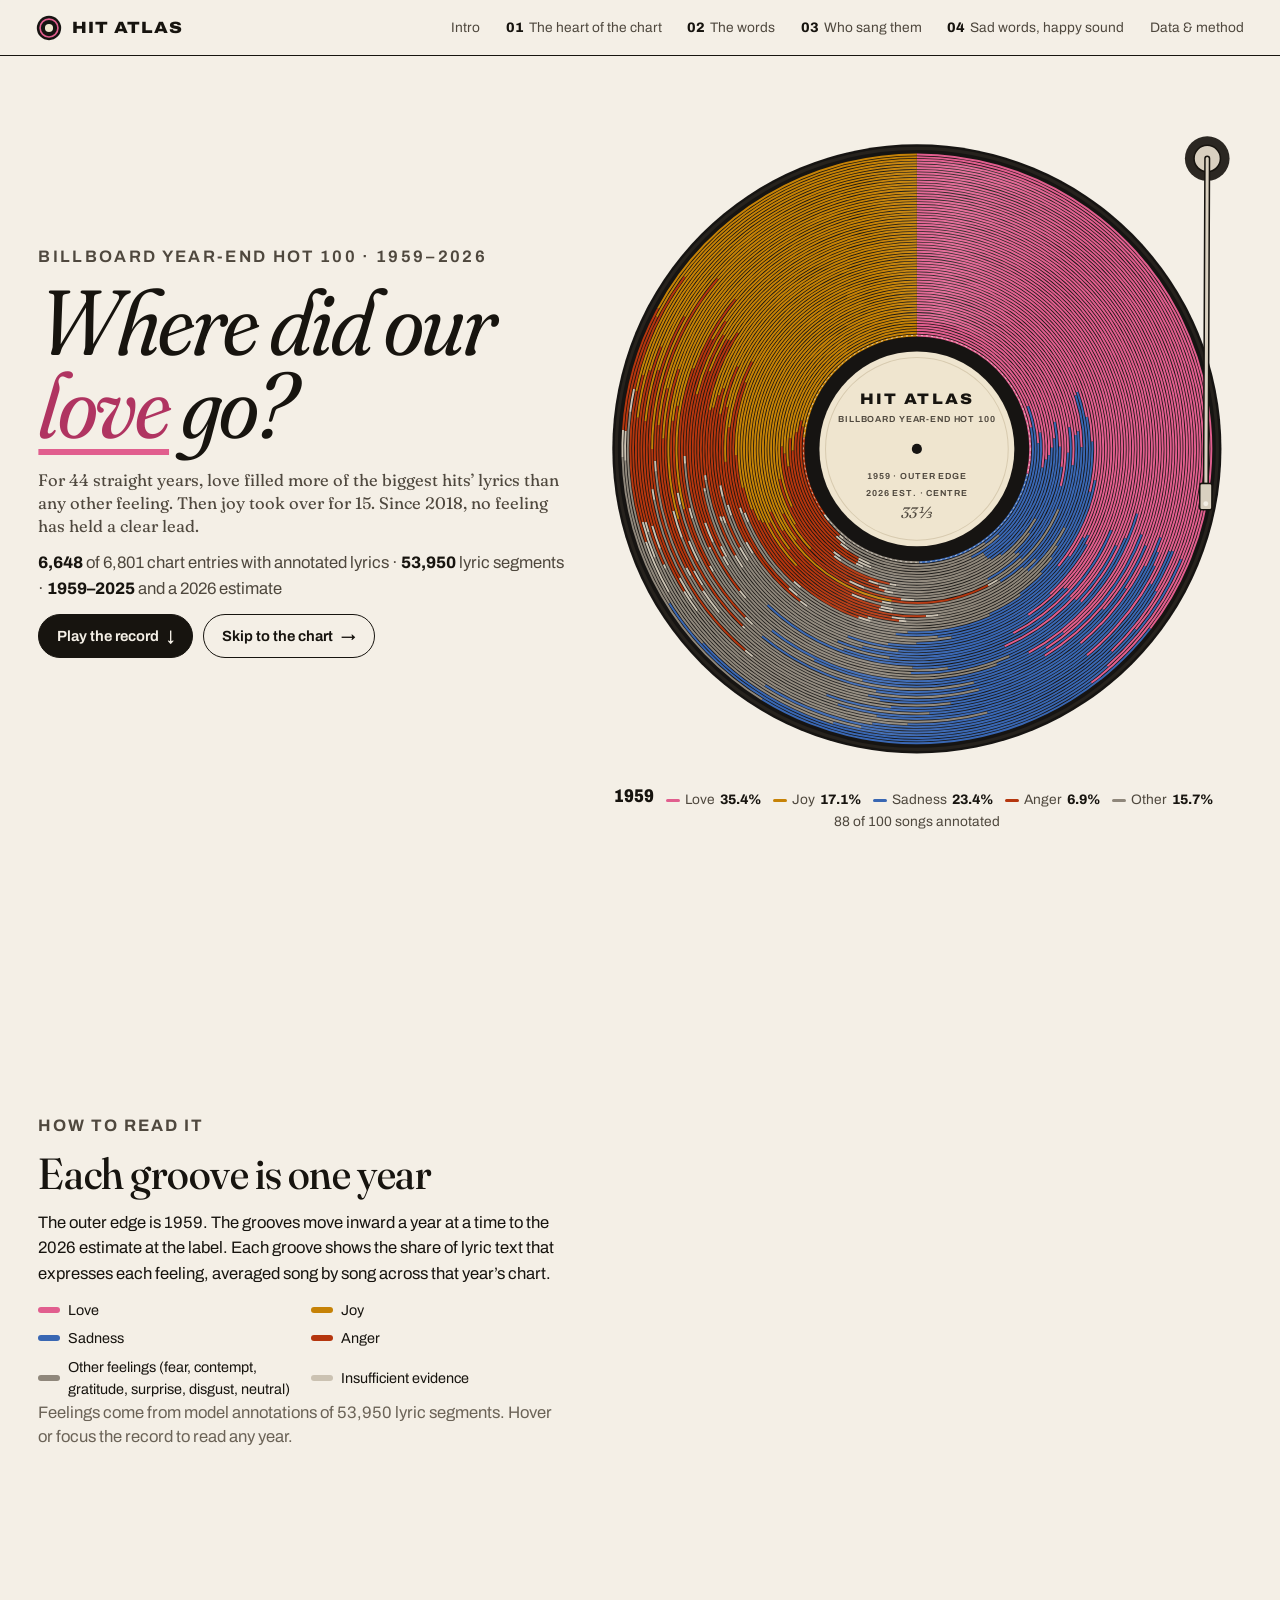
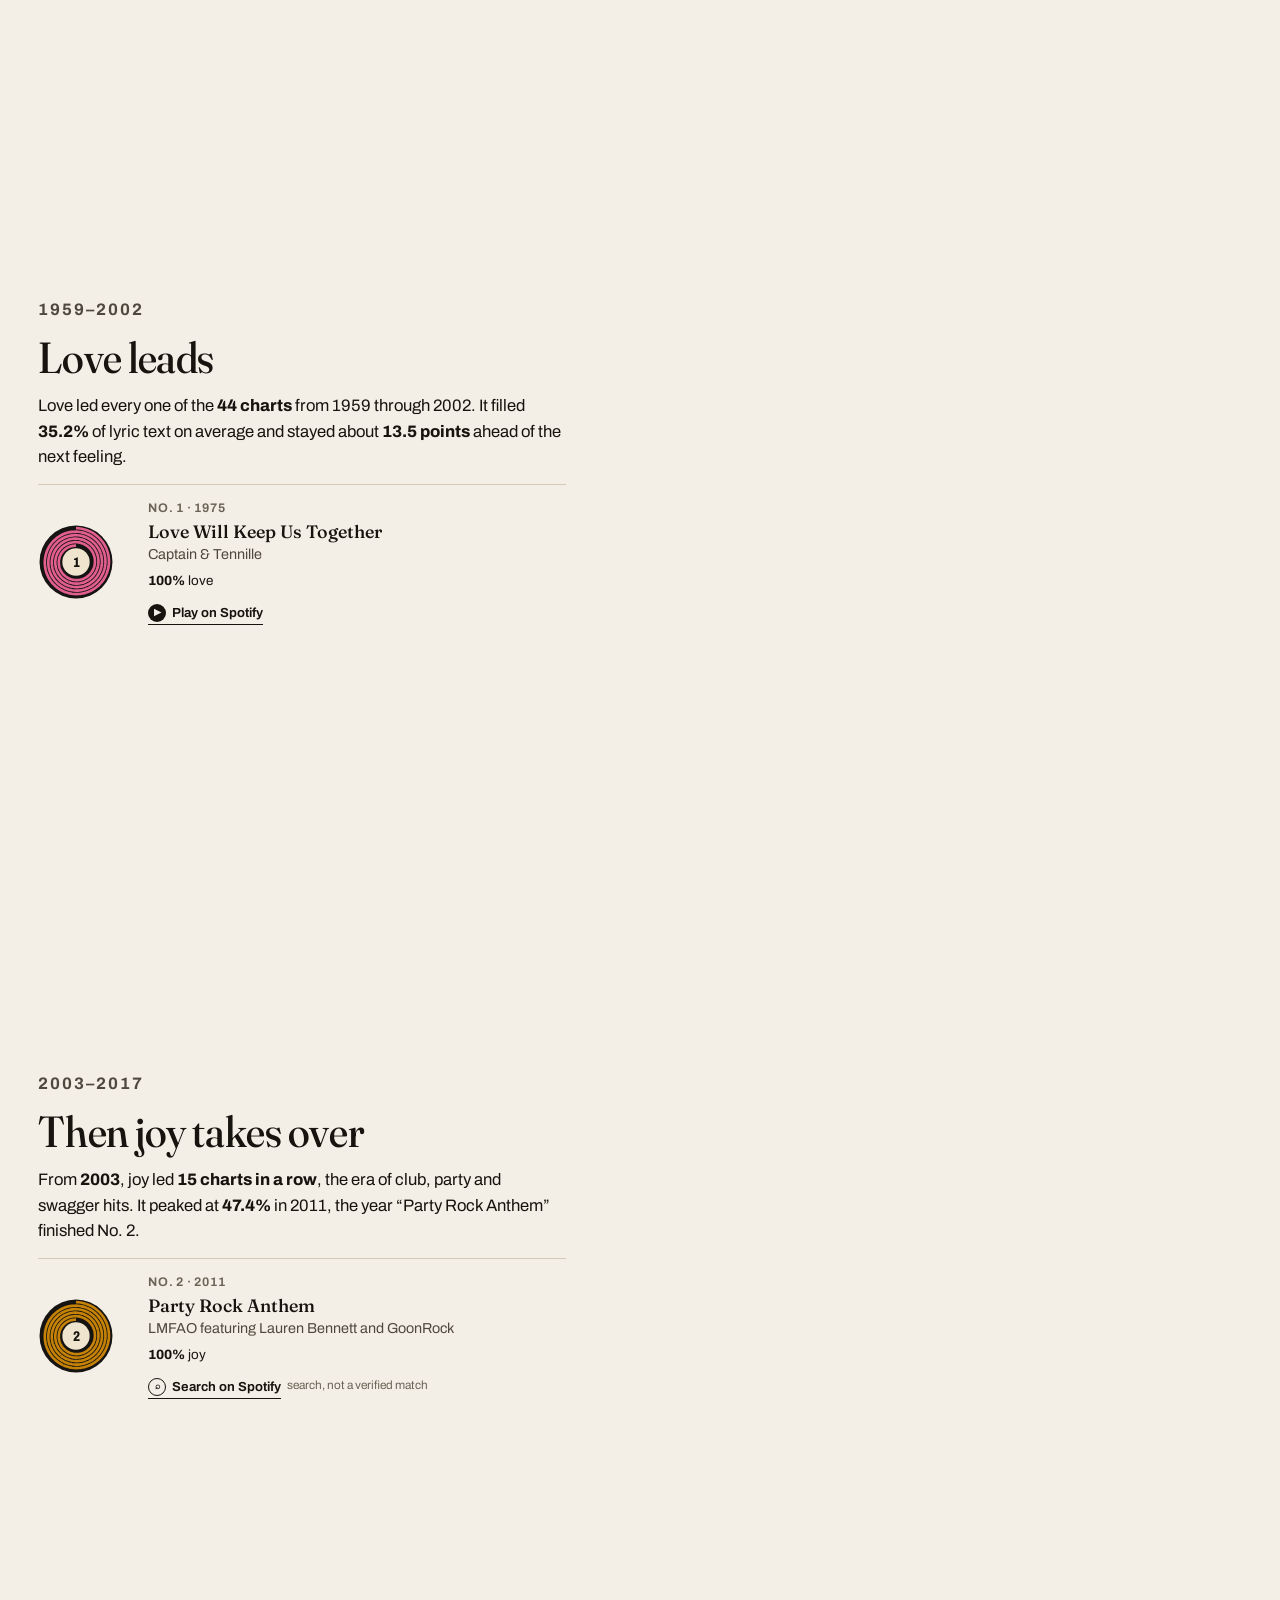
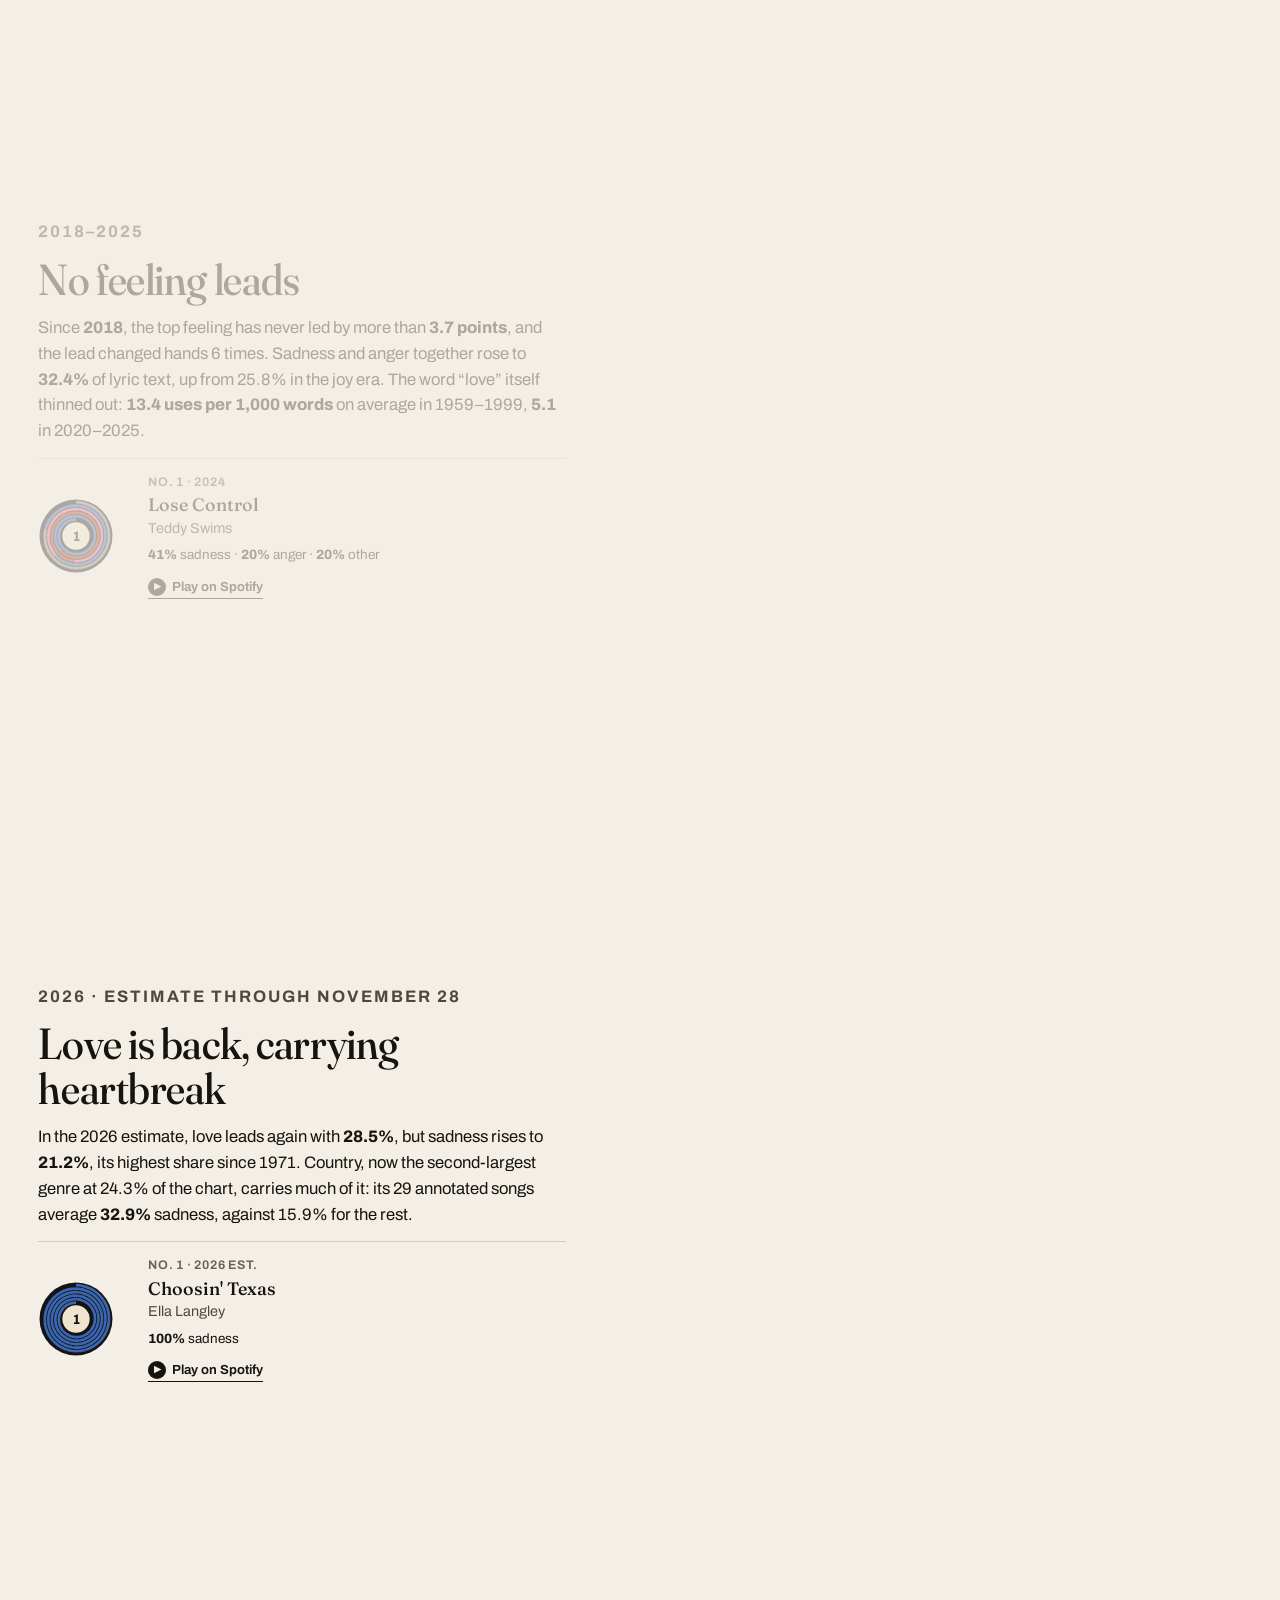
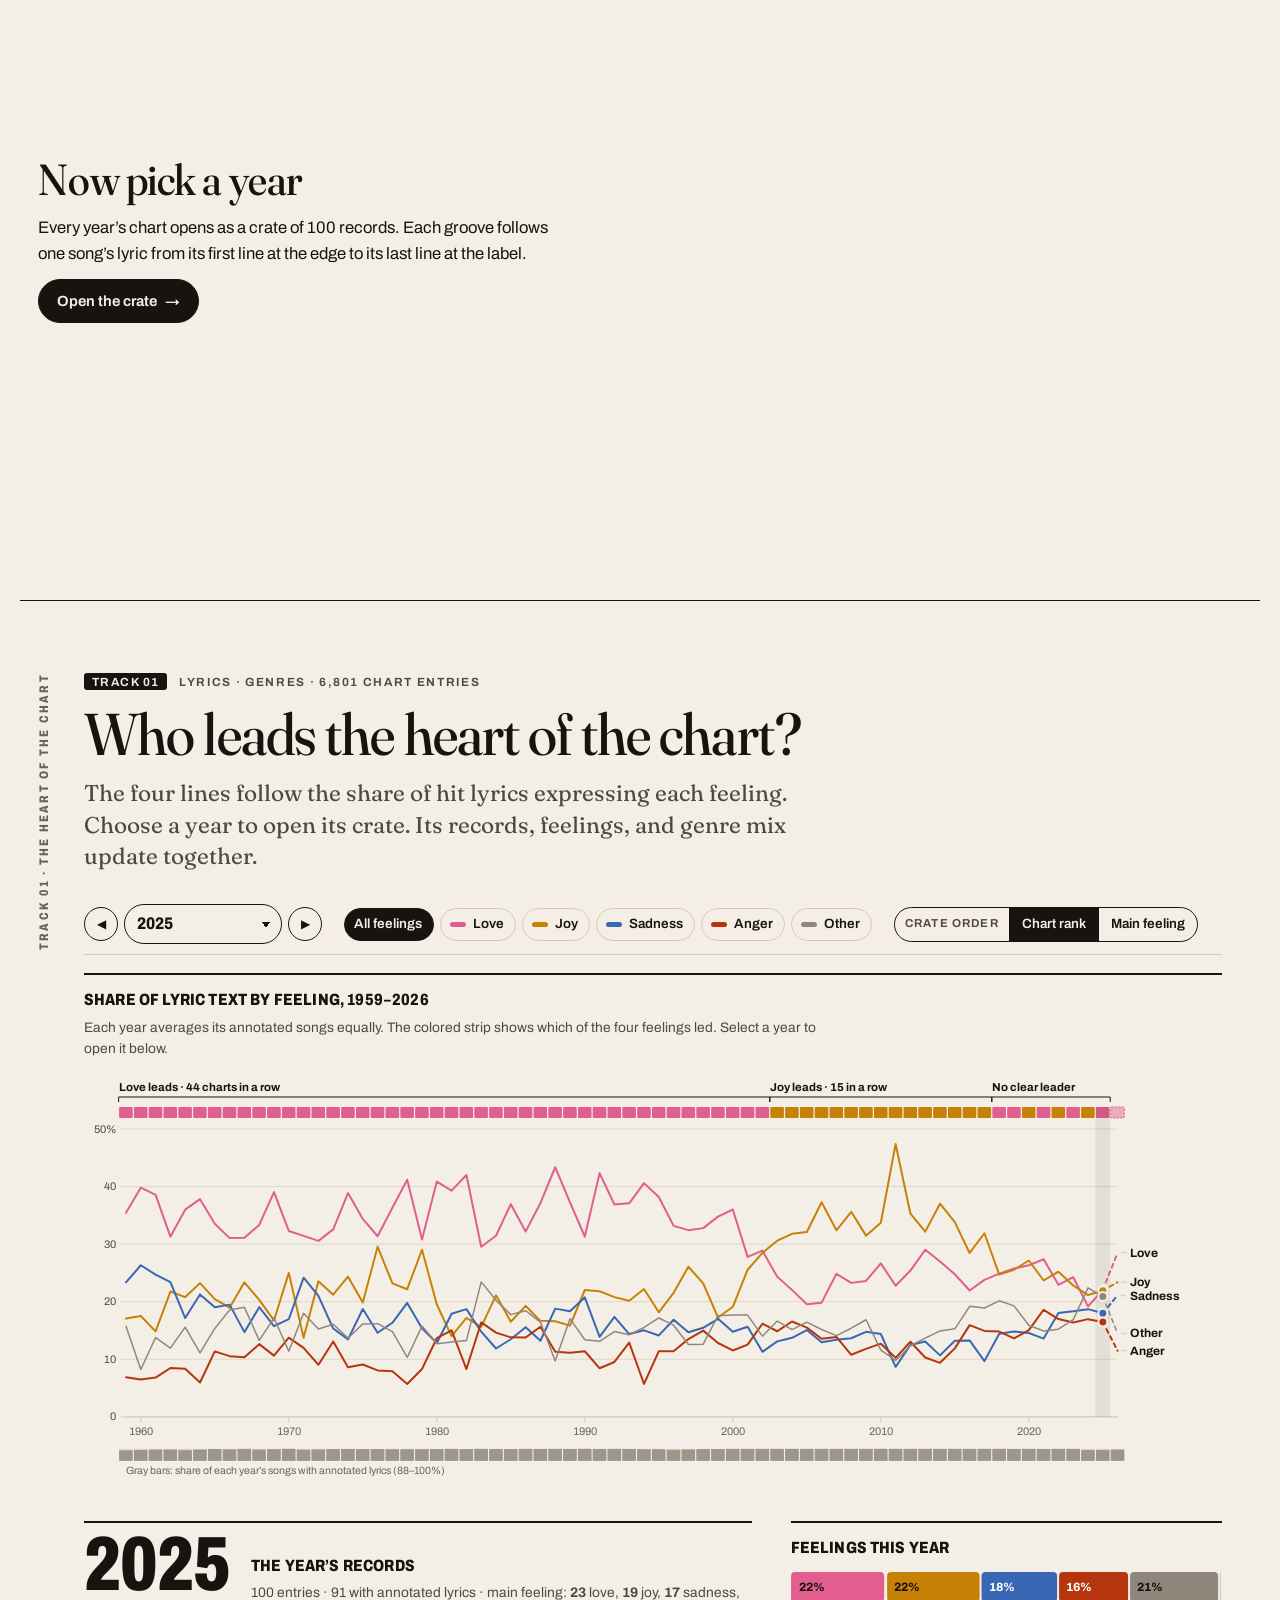
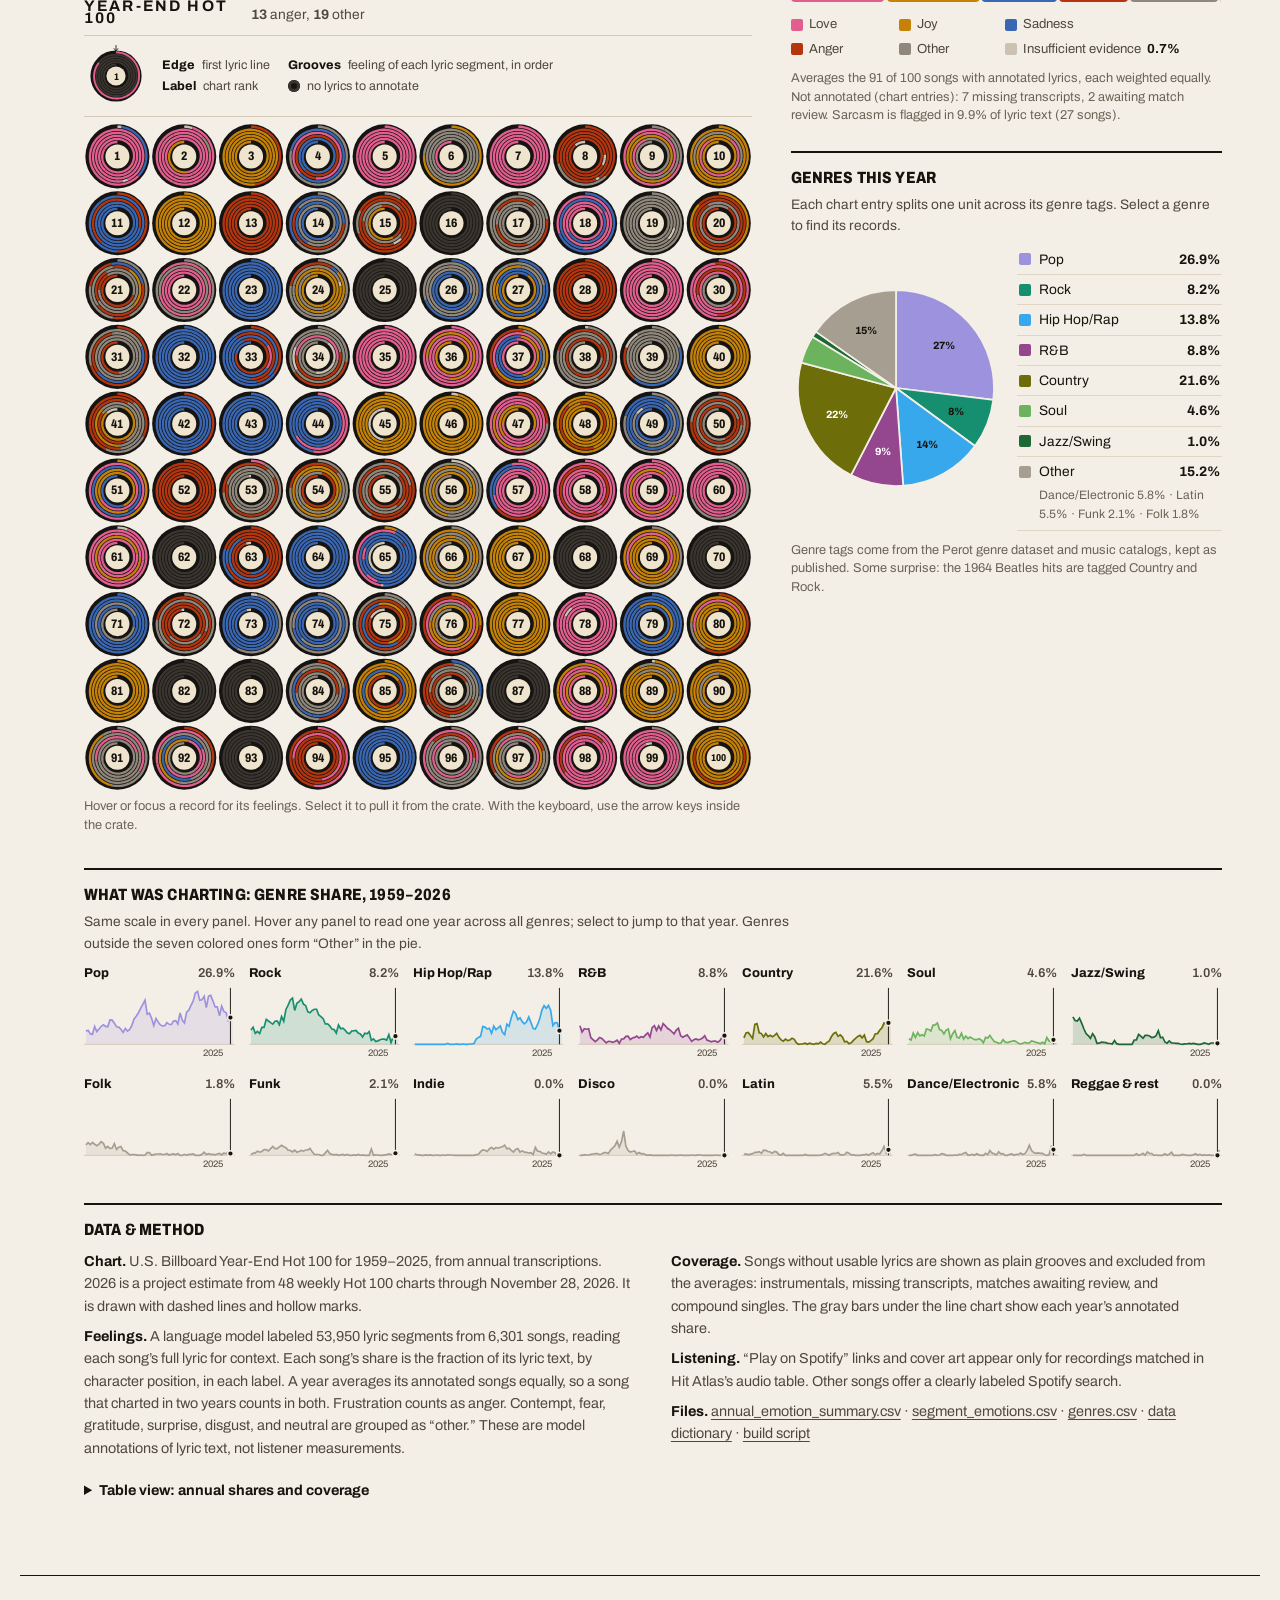
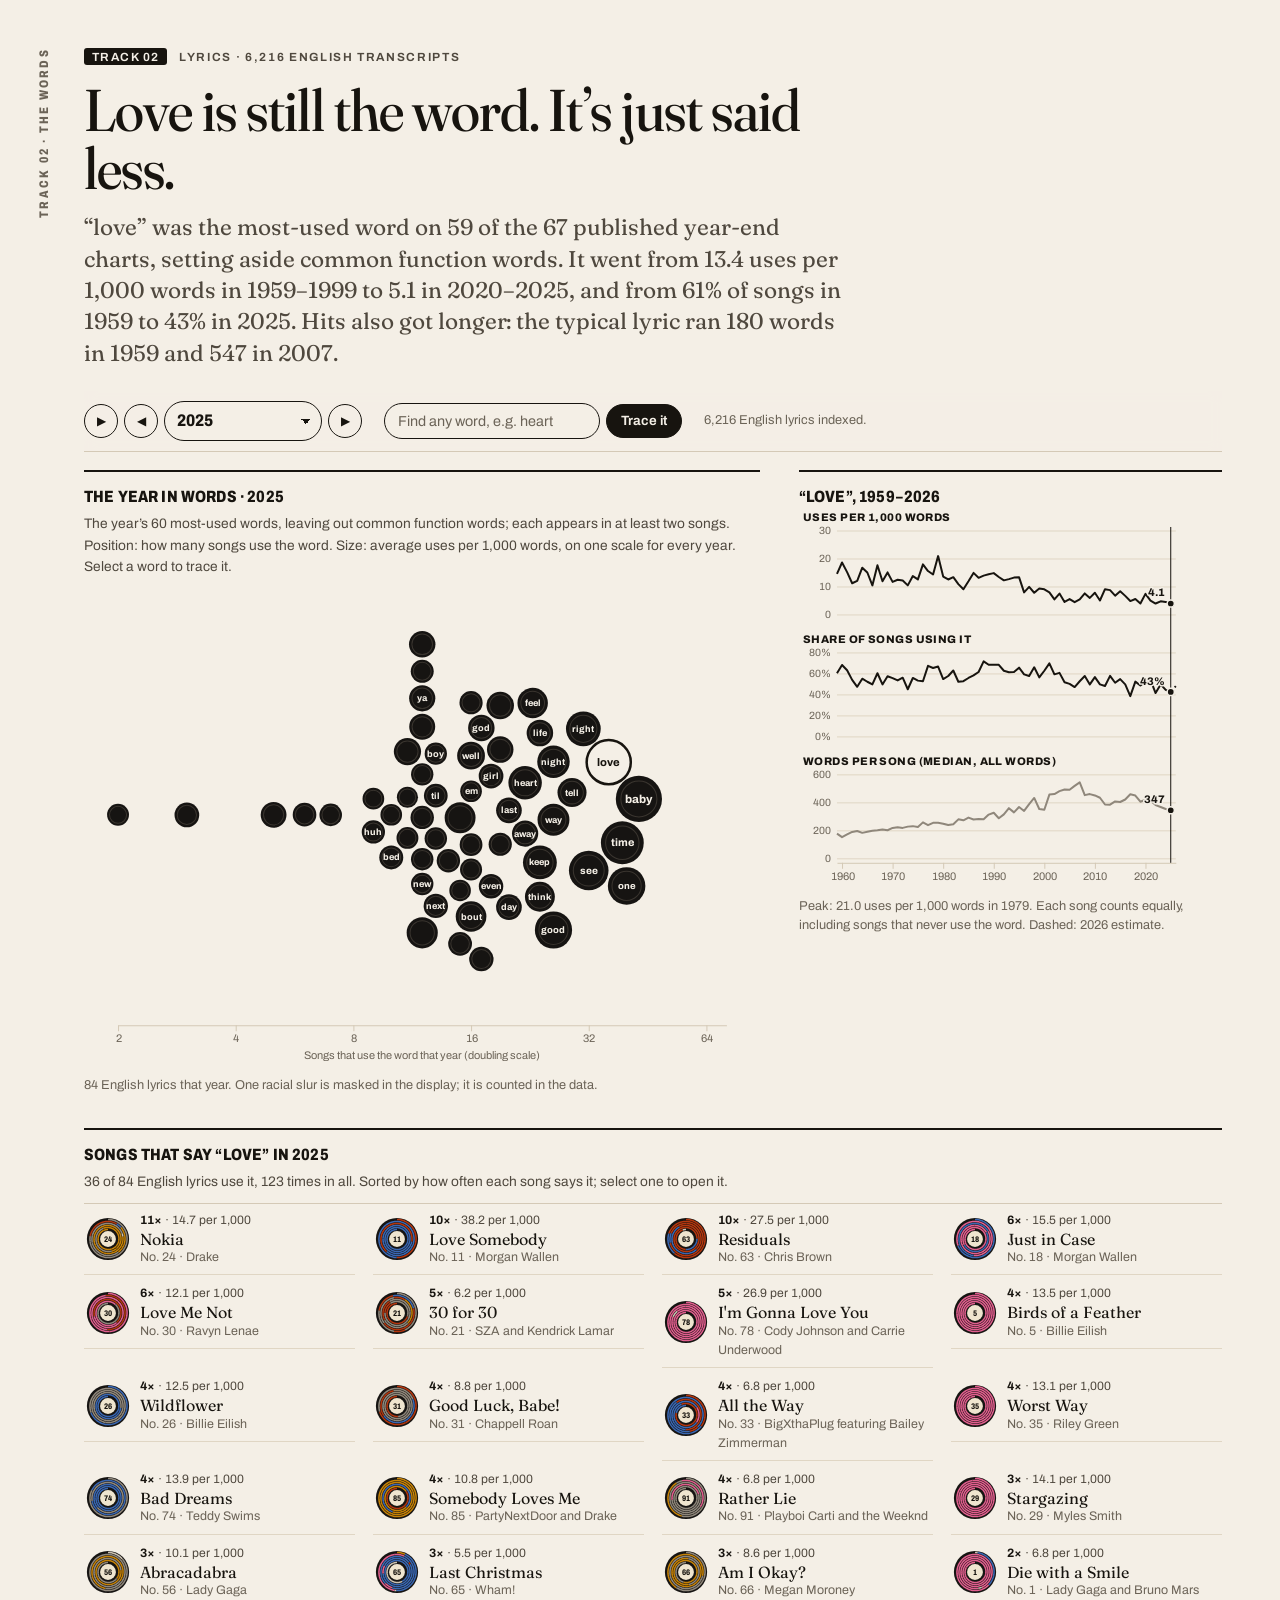
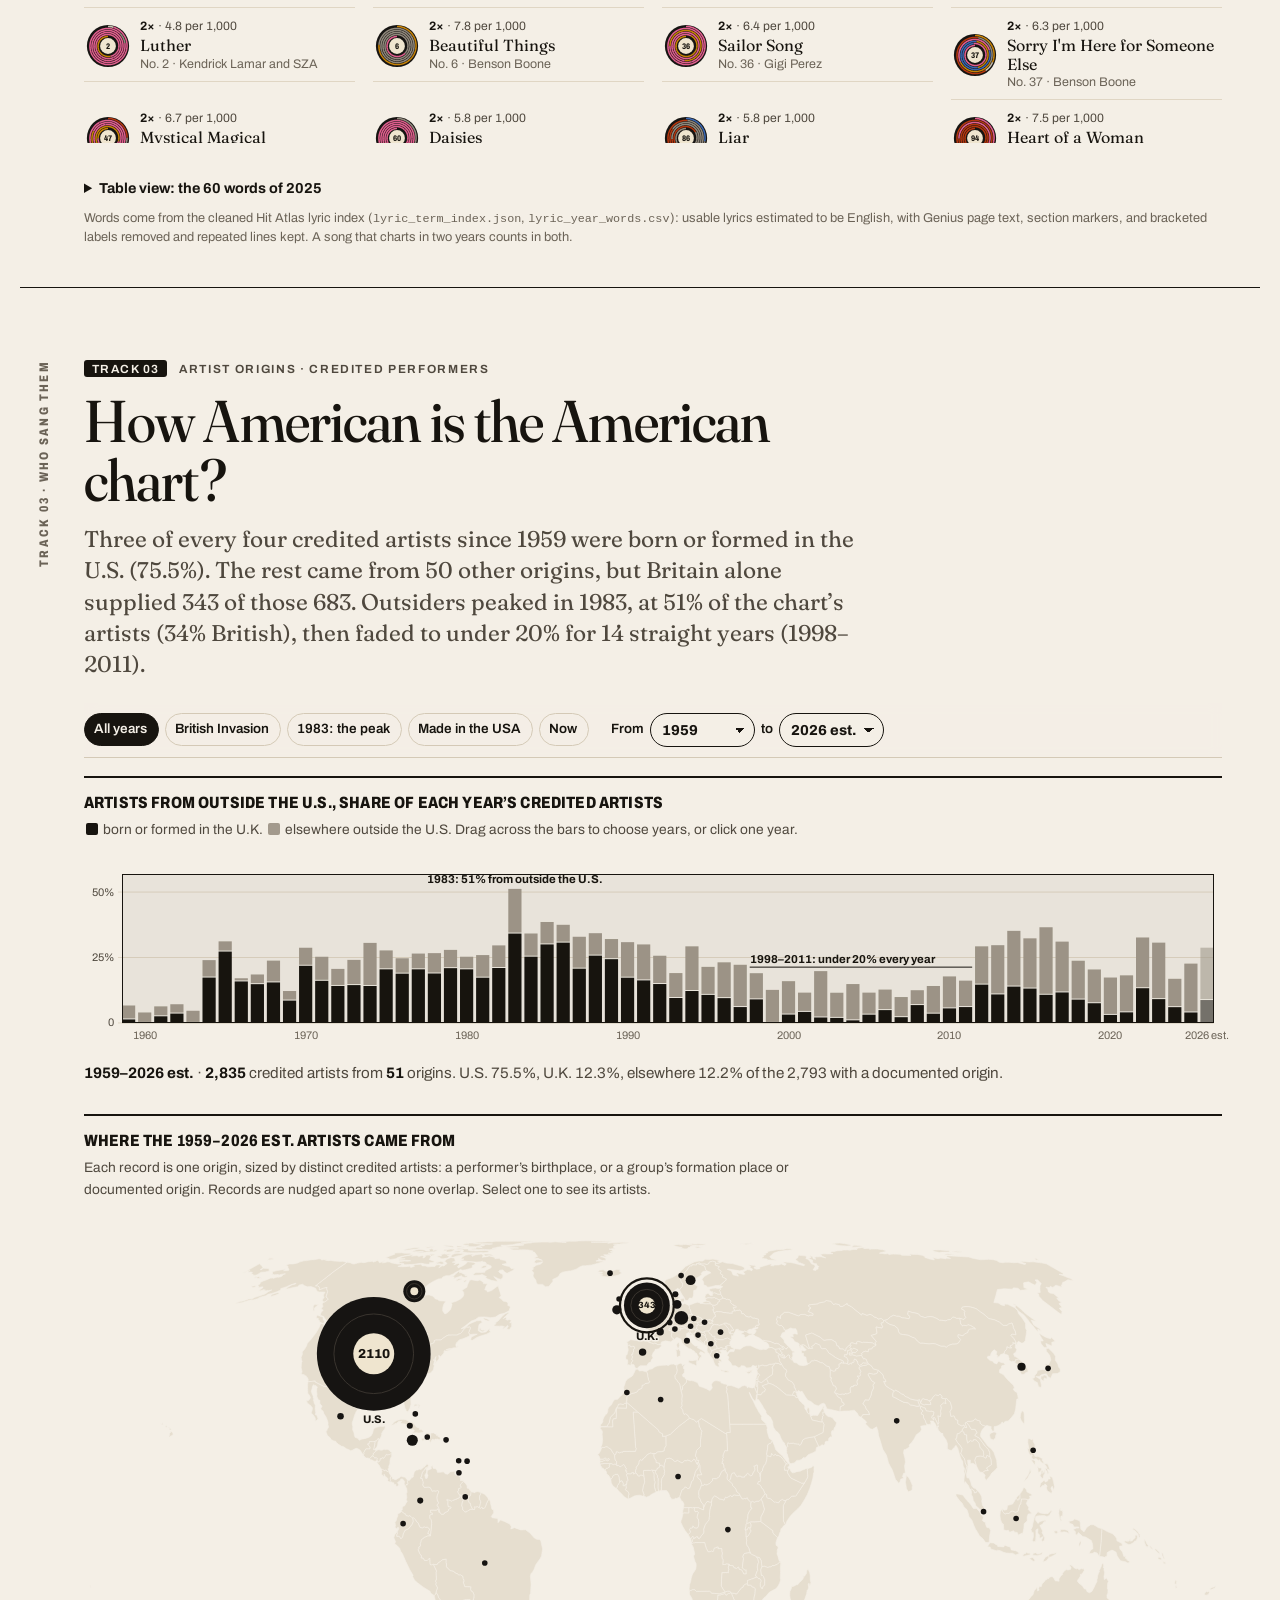
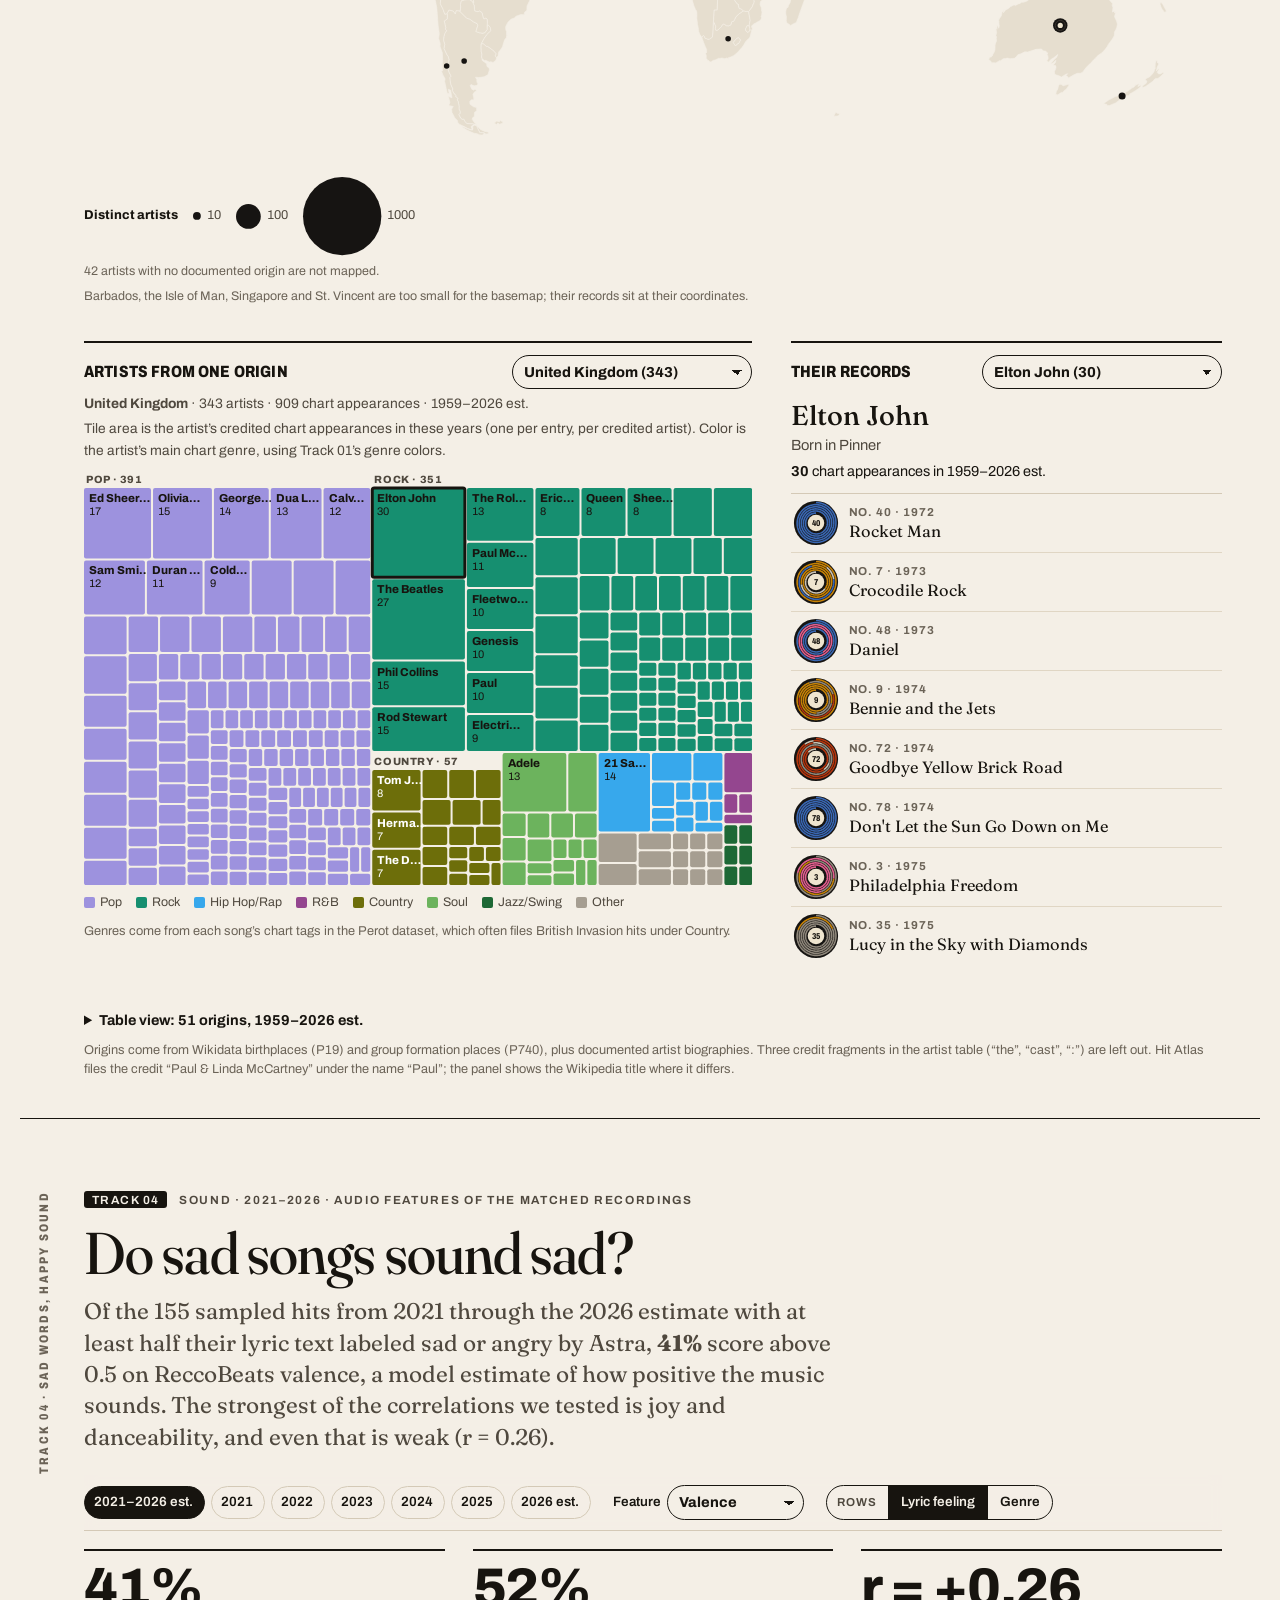
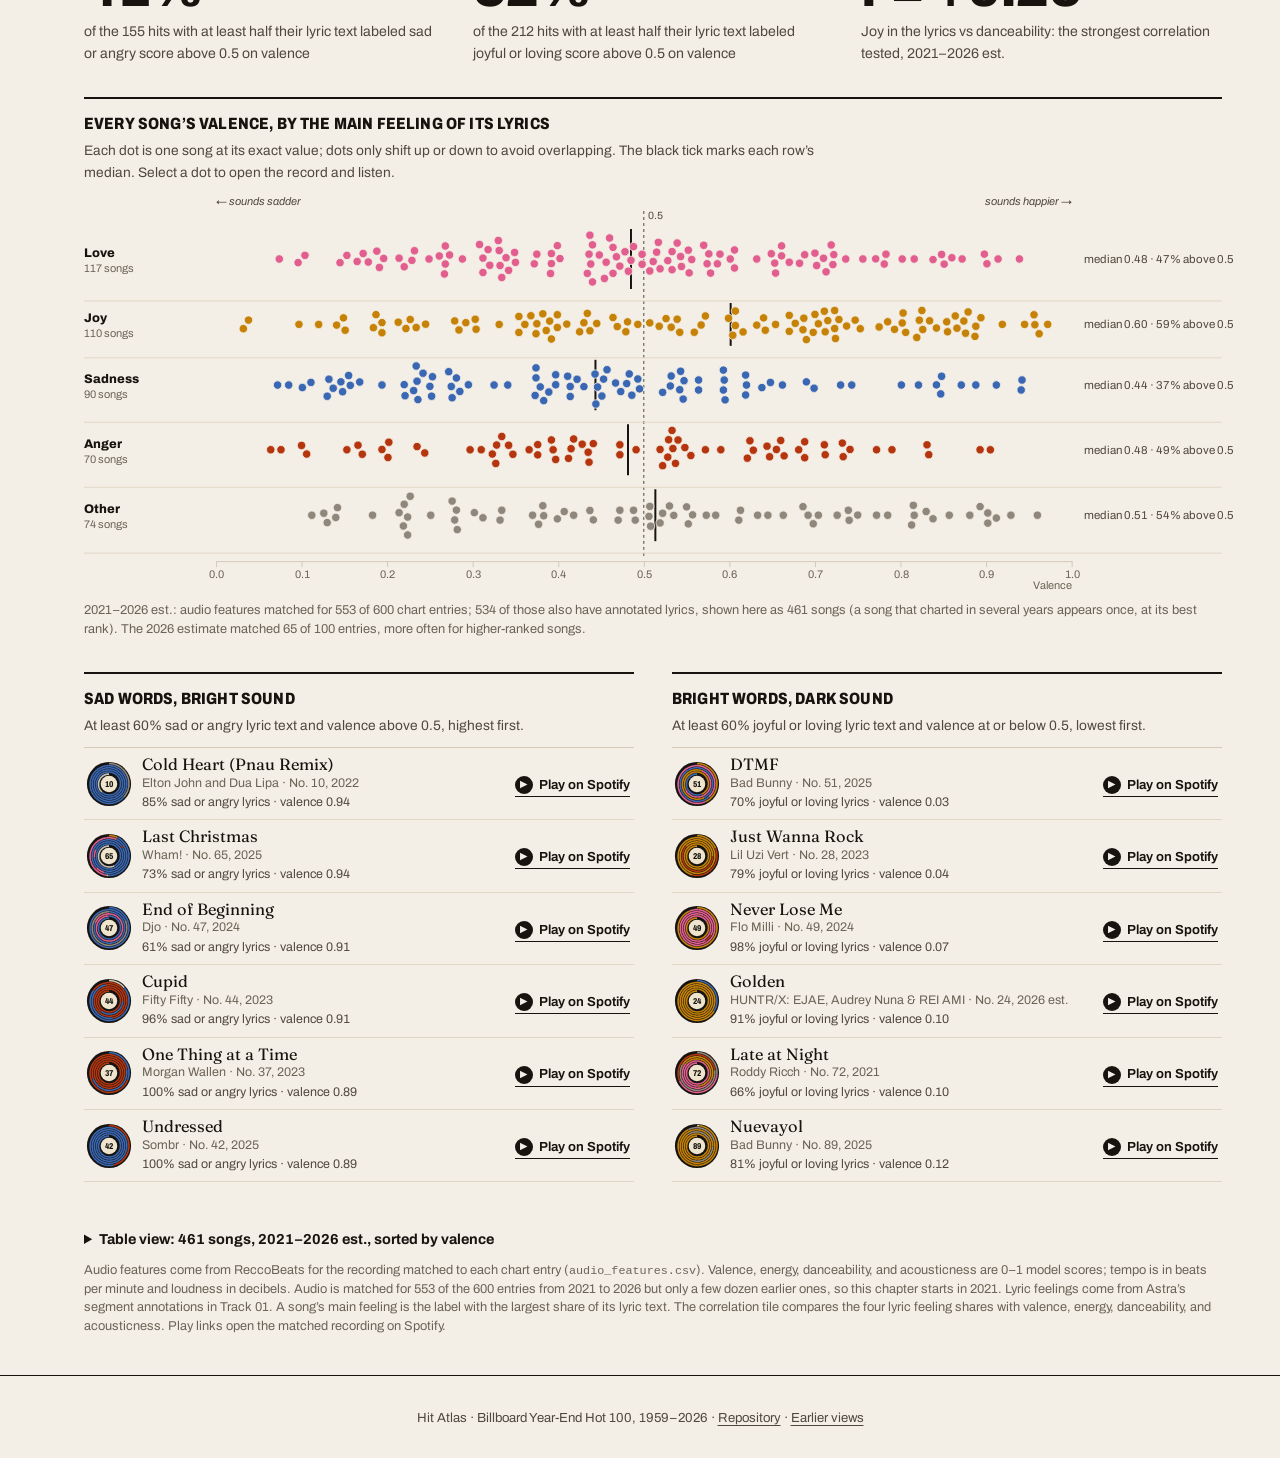
==== atlas/index.html @ 73e82f17 "Add four-track Hit Atlas story and interactive views" ====
<!doctype html>
<html lang="en">
<head>
  <meta charset="utf-8">
  <meta name="viewport" content="width=device-width, initial-scale=1">
  <title>Where Did Our Love Go? · Hit Atlas</title>
  <meta name="description" content="Sixty-eight years of Billboard Year-End Hot 100 lyrics, read groove by groove: love led the hits for 44 straight years, then joy took over, and now no feeling holds the lead.">
  <link rel="icon" href="data:image/svg+xml,%3Csvg xmlns='http://www.w3.org/2000/svg' viewBox='0 0 32 32'%3E%3Ccircle cx='16' cy='16' r='15' fill='%23161412'/%3E%3Ccircle cx='16' cy='16' r='11' fill='none' stroke='%23e15e8e' stroke-width='2'/%3E%3Ccircle cx='16' cy='16' r='5' fill='%23efe5cf'/%3E%3C/svg%3E">
  <link rel="preconnect" href="https://fonts.googleapis.com">
  <link rel="preconnect" href="https://fonts.gstatic.com" crossorigin>
  <link rel="stylesheet" href="https://fonts.googleapis.com/css2?family=Archivo:ital,wdth,wght@0,62..125,300..900;1,62..125,300..900&family=Fraunces:ital,opsz,wght,SOFT@0,9..144,300..800,0..100;1,9..144,300..800,0..100&display=swap">
  <link rel="stylesheet" href="atlas.css">
  <script defer src="../billboard-year-end/site/d3.min.js"></script>
  <script type="module" src="js/main.js"></script>
</head>
<body>
<a class="skip" href="#heart">Skip to the interactive chapter</a>

<header class="masthead">
  <a class="wordmark" href="#top" aria-label="Hit Atlas, back to the top">
    <svg viewBox="0 0 32 32" aria-hidden="true"><circle cx="16" cy="16" r="15"/><circle class="wm-groove" cx="16" cy="16" r="11"/><circle class="wm-label" cx="16" cy="16" r="5"/></svg>
    <span>Hit Atlas</span>
  </a>
  <nav aria-label="Tracklist">
    <a href="#opening">Intro</a>
    <a href="#heart"><b>01</b> <span class="nav-long">The heart of the chart</span><span class="nav-short">Heart</span></a>
    <a href="#words"><b>02</b> <span class="nav-long">The words</span><span class="nav-short">Words</span></a>
    <a href="#origins"><b>03</b> <span class="nav-long">Who sang them</span><span class="nav-short">Origins</span></a>
    <a href="#sound"><b>04</b> <span class="nav-long">Sad words, happy sound</span><span class="nav-short">Sound</span></a>
    <a href="#notes">Data &amp; method</a>
  </nav>
</header>

<main id="top">
  <!-- OPENING ─────────────────────────────────────────── -->
  <section id="opening" class="opening" aria-labelledby="opening-title">
    <div class="opening-stage" aria-hidden="false">
      <figure class="hero-figure">
        <div class="hero-record-wrap">
          <svg id="hero-record" viewBox="0 0 640 640" role="img" aria-labelledby="hero-record-desc"></svg>
          <div class="hero-sheen" aria-hidden="true"></div>
        </div>
        <p id="hero-record-desc" class="sr-only">A record with 68 grooves, one per Billboard Year-End chart from 1959 at the outer edge to the 2026 estimate at the label. Each groove is divided by the share of lyric text expressing love, joy, sadness, anger, and other feelings. The same values are listed in the table view in the chapter below.</p>
        <figcaption class="hero-readout" id="hero-readout" aria-live="polite"></figcaption>
      </figure>
    </div>

    <div class="opening-steps">
      <article class="step step-hero" data-step="0">
        <div class="step-card">
        <p class="kicker">Billboard Year-End Hot 100 · 1959–2026</p>
        <h1 id="opening-title">Where did our <em>love</em> go?</h1>
        <p class="dek" id="hero-dek">Sixty-eight years of hit lyrics, read groove by groove.</p>
        <p class="hero-meta" id="hero-meta"></p>
        <div class="hero-actions">
          <a class="btn btn-ink" href="#step-read">Play the record <span aria-hidden="true">↓</span></a>
          <a class="btn btn-line" href="#heart">Skip to the chart <span aria-hidden="true">→</span></a>
        </div>
        </div>
      </article>

      <article class="step" data-step="1" id="step-read">
        <div class="step-card">
        <p class="step-num">How to read it</p>
        <h2>Each groove is one year</h2>
        <p>The outer edge is 1959. The grooves move inward a year at a time to the 2026 estimate at the label. Each groove shows the share of lyric text that expresses each feeling, averaged song by song across that year’s chart.</p>
        <ul class="emo-key" id="hero-key" aria-label="Feelings"></ul>
        <p class="fine">Feelings come from model annotations of 53,950 lyric segments. Hover or focus the record to read any year.</p>
        </div>
      </article>

      <article class="step" data-step="2">
        <div class="step-card">
        <p class="step-num" id="era1-range"></p>
        <h2 id="era1-title">Love leads</h2>
        <p id="era1-text"></p>
        <div class="feature" data-feature="1975-1"></div>
        </div>
      </article>

      <article class="step" data-step="3">
        <div class="step-card">
        <p class="step-num" id="era2-range"></p>
        <h2 id="era2-title">Then joy takes over</h2>
        <p id="era2-text"></p>
        <div class="feature" data-feature="2011-2"></div>
        </div>
      </article>

      <article class="step" data-step="4">
        <div class="step-card">
        <p class="step-num" id="era3-range"></p>
        <h2>No feeling leads</h2>
        <p id="era3-text"></p>
        <div class="feature" data-feature="2024-1"></div>
        </div>
      </article>

      <article class="step" data-step="5">
        <div class="step-card">
        <p class="step-num">2026 · estimate through November 28</p>
        <h2>Love is back, carrying heartbreak</h2>
        <p id="era4-text"></p>
        <div class="feature" data-feature="2026-1"></div>
        </div>
      </article>

      <article class="step step-cta" data-step="6">
        <div class="step-card">
        <h2>Now pick a year</h2>
        <p>Every year’s chart opens as a crate of 100 records. Each groove follows one song’s lyric from its first line at the edge to its last line at the label.</p>
        <a class="btn btn-ink" href="#heart">Open the crate <span aria-hidden="true">→</span></a>
        </div>
      </article>
    </div>
  </section>

  <!-- TRACK 01 ─────────────────────────────────────────── -->
  <section id="heart" class="chapter" aria-labelledby="heart-title">
    <div class="chapter-spine" aria-hidden="true">Track 01 · The heart of the chart</div>
    <header class="chapter-head">
      <p class="kicker"><span class="track-badge">Track 01</span> Lyrics · genres · 6,801 chart entries</p>
      <h2 id="heart-title">Who leads the heart of the chart?</h2>
      <p class="dek">The four lines follow the share of hit lyrics expressing each feeling. Choose a year to open its crate. Its records, feelings, and genre mix update together.</p>
    </header>

    <div class="controls" role="group" aria-label="Chapter controls">
      <div class="year-picker">
        <button type="button" class="icon-btn" id="year-prev" aria-label="Previous year">◀</button>
        <label class="sr-only" for="year-select">Chart year</label>
        <select id="year-select"></select>
        <button type="button" class="icon-btn" id="year-next" aria-label="Next year">▶</button>
      </div>
      <div class="chip-row" id="emotion-chips" role="group" aria-label="Focus a feeling"></div>
      <div class="seg-toggle" role="group" aria-label="Order the crate">
        <span class="seg-label">Crate order</span>
        <button type="button" data-order="rank" aria-pressed="true">Chart rank</button>
        <button type="button" data-order="feeling" aria-pressed="false">Main feeling</button>
      </div>
    </div>

    <figure class="panel panel-lines">
      <figcaption class="panel-head">
        <h3>Share of lyric text by feeling, 1959–2026</h3>
        <p class="panel-sub">Each year averages its annotated songs equally. The colored strip shows which of the four feelings led. Select a year to open it below.</p>
      </figcaption>
      <div class="lines-wrap">
        <svg id="lines" role="img" aria-labelledby="lines-desc"></svg>
        <p id="lines-desc" class="sr-only"></p>
      </div>
    </figure>

    <div class="year-detail">
      <section class="panel panel-crate" aria-labelledby="crate-title">
        <header class="crate-head">
          <div class="big-year" id="big-year" aria-hidden="true"></div>
          <div>
            <h3 id="crate-title">The year’s records</h3>
            <p class="panel-sub" id="crate-sub"></p>
          </div>
        </header>
        <div class="crate-legend" aria-hidden="true">
          <svg viewBox="0 0 120 120" class="legend-record" id="legend-record"></svg>
          <ul>
            <li><b>Edge</b> first lyric line</li>
            <li><b>Grooves</b> feeling of each lyric segment, in order</li>
            <li><b>Label</b> chart rank</li>
            <li><span class="nodata-swatch"></span> no lyrics to annotate</li>
          </ul>
        </div>
        <div id="crate" class="crate"></div>
        <p class="fine crate-hint">Hover or focus a record for its feelings. Select it to pull it from the crate. With the keyboard, use the arrow keys inside the crate.</p>
      </section>

      <aside class="side">
        <section class="panel panel-feel" aria-labelledby="feel-title">
          <h3 id="feel-title">Feelings this year</h3>
          <div id="feel-bar" class="tall-bar"></div>
          <ul id="feel-legend" class="feel-legend"></ul>
          <p class="fine" id="feel-coverage"></p>
        </section>
        <section class="panel panel-genre" aria-labelledby="genre-title">
          <h3 id="genre-title">Genres this year</h3>
          <p class="panel-sub">Each chart entry splits one unit across its genre tags. Select a genre to find its records.</p>
          <div class="pie-row">
            <svg id="genre-pie" viewBox="0 0 240 240" role="group" aria-label="Genre share pie chart"></svg>
            <ol id="genre-list" class="genre-list"></ol>
          </div>
          <p class="fine">Genre tags come from the Perot genre dataset and music catalogs, kept as published. Some surprise: the 1964 Beatles hits are tagged Country and Rock.</p>
        </section>
      </aside>
    </div>

    <section class="panel panel-multiples" aria-labelledby="multiples-title">
      <header class="panel-head">
        <h3 id="multiples-title">What was charting: genre share, 1959–2026</h3>
        <p class="panel-sub">Same scale in every panel. Hover any panel to read one year across all genres; select to jump to that year. Genres outside the seven colored ones form “Other” in the pie.</p>
      </header>
      <div id="multiples" class="multiples"></div>
    </section>

    <section class="panel panel-notes" id="notes" aria-labelledby="notes-title">
      <h3 id="notes-title">Data &amp; method</h3>
      <div class="notes-grid">
        <div>
          <p><b>Chart.</b> U.S. Billboard Year-End Hot 100 for 1959–2025, from annual transcriptions. 2026 is a project estimate from 48 weekly Hot 100 charts through November 28, 2026. It is drawn with dashed lines and hollow marks.</p>
          <p><b>Feelings.</b> A language model labeled 53,950 lyric segments from 6,301 songs, reading each song’s full lyric for context. Each song’s share is the fraction of its lyric text, by character position, in each label. A year averages its annotated songs equally, so a song that charted in two years counts in both. Frustration counts as anger. Contempt, fear, gratitude, surprise, disgust, and neutral are grouped as “other.” These are model annotations of lyric text, not listener measurements.</p>
        </div>
        <div>
          <p><b>Coverage.</b> Songs without usable lyrics are shown as plain grooves and excluded from the averages: instrumentals, missing transcripts, matches awaiting review, and compound singles. The gray bars under the line chart show each year’s annotated share.</p>
          <p><b>Listening.</b> “Play on Spotify” links and cover art appear only for recordings matched in Hit Atlas’s audio table. Other songs offer a clearly labeled Spotify search.</p>
          <p><b>Files.</b> <a href="../billboard-year-end/data/emotion/annual_emotion_summary.csv">annual_emotion_summary.csv</a> · <a href="../billboard-year-end/data/emotion/segment_emotions.csv">segment_emotions.csv</a> · <a href="../billboard-year-end/data/genres.csv">genres.csv</a> · <a href="../billboard-year-end/data/README.md">data dictionary</a> · <a href="../billboard-year-end/scripts/build_atlas_data.py">build script</a></p>
        </div>
      </div>
      <details class="table-view">
        <summary>Table view: annual shares and coverage</summary>
        <div class="table-scroll"><table id="annual-table"></table></div>
      </details>
    </section>
  </section>

  <!-- TRACK 02 ─────────────────────────────────────────── -->
  <section id="words" class="chapter" aria-labelledby="words-title">
    <div class="chapter-spine" aria-hidden="true">Track 02 · The words</div>
    <header class="chapter-head">
      <p class="kicker"><span class="track-badge">Track 02</span> Lyrics · 6,216 English transcripts</p>
      <h2 id="words-title">Love is still the word. It’s just said less.</h2>
      <p class="dek" id="words-dek"></p>
    </header>

    <div class="controls" role="group" aria-label="Choose a year and a word">
      <div class="year-picker">
        <button type="button" class="icon-btn" id="w-play" aria-label="Play through the years" aria-pressed="false">▶</button>
        <button type="button" class="icon-btn" id="w-prev" aria-label="Previous year">◀</button>
        <label class="sr-only" for="w-year">Chart year</label>
        <select id="w-year"></select>
        <button type="button" class="icon-btn" id="w-next" aria-label="Next year">▶</button>
      </div>
      <form class="word-search" id="w-search" role="search">
        <label for="w-query" class="sr-only">Find a word</label>
        <input id="w-query" list="w-suggest" placeholder="Find any word, e.g. heart" autocomplete="off" spellcheck="false">
        <datalist id="w-suggest"></datalist>
        <button class="btn btn-ink" type="submit">Trace it</button>
      </form>
      <span id="w-status" class="w-status" role="status" aria-live="polite"></span>
    </div>

    <div class="words-grid">
      <figure class="panel panel-bubbles">
        <figcaption class="panel-head">
          <h3 id="bubble-title">The year in words</h3>
          <p class="panel-sub">The year’s 60 most-used words, leaving out common function words; each appears in at least two songs. Position: how many songs use the word. Size: average uses per 1,000 words, on one scale for every year. Select a word to trace it.</p>
        </figcaption>
        <div class="bubbles-wrap"><svg id="bubbles" role="group" aria-label="Word bubbles for the selected year"></svg></div>
        <p class="fine" id="bubble-note"></p>
      </figure>
      <aside class="panel panel-trace" aria-labelledby="trace-title">
        <h3 id="trace-title">“love”</h3>
        <div class="trace-wrap"><svg id="trace" role="img"></svg></div>
        <p class="fine" id="trace-note"></p>
      </aside>
    </div>

    <section class="panel panel-wordsongs" aria-labelledby="ws-title">
      <h3 id="ws-title">Songs that say the word</h3>
      <p class="panel-sub" id="ws-sub"></p>
      <ol id="ws-list" class="ws-list"></ol>
    </section>

    <details class="table-view">
      <summary id="words-table-summary">Table view: the year’s 60 words</summary>
      <div class="table-scroll"><table id="words-table"></table></div>
    </details>
    <p class="fine words-note">Words come from the cleaned Hit Atlas lyric index (<code>lyric_term_index.json</code>, <code>lyric_year_words.csv</code>): usable lyrics estimated to be English, with Genius page text, section markers, and bracketed labels removed and repeated lines kept. A song that charts in two years counts in both.</p>
  </section>

  <!-- TRACK 03 ─────────────────────────────────────────── -->
  <section id="origins" class="chapter" aria-labelledby="origins-title">
    <div class="chapter-spine" aria-hidden="true">Track 03 · Who sang them</div>
    <header class="chapter-head">
      <p class="kicker"><span class="track-badge">Track 03</span> Artist origins · credited performers</p>
      <h2 id="origins-title">How American is the American chart?</h2>
      <p class="dek" id="origins-dek"></p>
    </header>

    <div class="controls" role="group" aria-label="Choose years for the origin views">
      <div class="chip-row" id="era-chips" role="group" aria-label="Eras"></div>
      <div class="range-picker">
        <label for="from-year">From</label>
        <select id="from-year"></select>
        <label for="to-year">to</label>
        <select id="to-year"></select>
      </div>
    </div>

    <figure class="panel panel-strip">
      <figcaption class="panel-head">
        <h3>Artists from outside the U.S., share of each year’s credited artists</h3>
        <p class="panel-sub"><span class="key-swatch" style="background:#17140f"></span>born or formed in the U.K. <span class="key-swatch" style="background:#a39a8d"></span>elsewhere outside the U.S. Drag across the bars to choose years, or click one year.</p>
      </figcaption>
      <div class="strip-wrap">
        <svg id="origin-strip" role="img" aria-labelledby="origin-strip-desc"></svg>
        <p id="origin-strip-desc" class="sr-only"></p>
      </div>
    </figure>
    <p class="origin-summary" id="origin-summary" aria-live="polite"></p>

    <figure class="panel panel-map">
      <figcaption class="panel-head">
        <h3 id="map-title">Where the artists came from</h3>
        <p class="panel-sub">Each record is one origin, sized by distinct credited artists: a performer’s birthplace, or a group’s formation place or documented origin. Records are nudged apart so none overlap. Select one to see its artists.</p>
      </figcaption>
      <div class="map-wrap"><svg id="origin-map" role="group" aria-label="Map of artist origins"></svg></div>
      <div class="map-legend" id="map-legend"></div>
    </figure>

    <div class="origin-detail">
      <section class="panel panel-tree" aria-labelledby="tree-title">
        <div class="tree-top">
          <h3 id="tree-title">Artists from one origin</h3>
          <label class="inline-select"><span class="sr-only">Origin</span><select id="origin-select"></select></label>
        </div>
        <p class="panel-sub" id="tree-head"></p>
        <p class="panel-sub">Tile area is the artist’s credited chart appearances in these years (one per entry, per credited artist). Color is the artist’s main chart genre, using Track 01’s genre colors.</p>
        <div id="origin-tree" class="origin-tree"></div>
        <div class="tree-legend" id="tree-legend"></div>
        <p class="fine">Genres come from each song’s chart tags in the Perot dataset, which often files British Invasion hits under Country.</p>
      </section>
      <aside class="panel panel-artist" aria-labelledby="artist-title">
        <div class="tree-top">
          <h3 id="artist-title">Their records</h3>
          <label class="inline-select"><span class="sr-only">Artist</span><select id="artist-select"></select></label>
        </div>
        <div id="artist-detail" aria-live="polite"></div>
      </aside>
    </div>

    <details class="table-view">
      <summary id="origin-table-summary">Table view: origins</summary>
      <div class="table-scroll"><table id="origin-table"></table></div>
    </details>
    <p class="fine origin-note">Origins come from Wikidata birthplaces (P19) and group formation places (P740), plus documented artist biographies. Three credit fragments in the artist table (“the”, “cast”, “:”) are left out. Hit Atlas files the credit “Paul &amp; Linda McCartney” under the name “Paul”; the panel shows the Wikipedia title where it differs.</p>
  </section>

  <!-- TRACK 04 ─────────────────────────────────────────── -->
  <section id="sound" class="chapter" aria-labelledby="sound-title">
    <div class="chapter-spine" aria-hidden="true">Track 04 · Sad words, happy sound</div>
    <header class="chapter-head">
      <p class="kicker"><span class="track-badge">Track 04</span> Sound · 2021–2026 · audio features of the matched recordings</p>
      <h2 id="sound-title">Do sad songs sound sad?</h2>
      <p class="dek" id="sound-dek"></p>
    </header>

    <div class="controls" role="group" aria-label="Choose years, a sound feature and a grouping">
      <div class="chip-row" id="sound-years" role="group" aria-label="Years"></div>
      <label class="range-picker"><span>Feature</span><select id="sound-feature"></select></label>
      <div class="seg-toggle" id="sound-group" role="group" aria-label="Rows">
        <span class="seg-label">Rows</span>
        <button type="button" data-group="feeling" aria-pressed="true">Lyric feeling</button>
        <button type="button" data-group="genre" aria-pressed="false">Genre</button>
      </div>
    </div>

    <div class="sound-tiles" id="sound-tiles" aria-live="polite"></div>

    <figure class="panel panel-swarm">
      <figcaption class="panel-head">
        <h3 id="swarm-title">Every song’s sound, by what its lyrics feel</h3>
        <p class="panel-sub">Each dot is one song at its exact value; dots only shift up or down to avoid overlapping. The black tick marks each row’s median. Select a dot to open the record and listen.</p>
      </figcaption>
      <div class="swarm-wrap"><svg id="sound-swarm" role="img"></svg></div>
      <p class="fine" id="sound-coverage"></p>
    </figure>

    <div class="exceptions">
      <section class="panel" aria-labelledby="exc-sad-title">
        <h3 id="exc-sad-title">Sad words, bright sound</h3>
        <p class="panel-sub">At least 60% sad or angry lyric text and valence above 0.5, highest first.</p>
        <ol id="exc-sad" class="exc-list"></ol>
      </section>
      <section class="panel" aria-labelledby="exc-glad-title">
        <h3 id="exc-glad-title">Bright words, dark sound</h3>
        <p class="panel-sub">At least 60% joyful or loving lyric text and valence at or below 0.5, lowest first.</p>
        <ol id="exc-glad" class="exc-list"></ol>
      </section>
    </div>

    <details class="table-view">
      <summary id="sound-table-summary">Table view</summary>
      <div class="table-scroll"><table id="sound-table"></table></div>
    </details>
    <p class="fine sound-note">Audio features come from ReccoBeats for the recording matched to each chart entry (<code>audio_features.csv</code>). Valence, energy, danceability, and acousticness are 0–1 model scores; tempo is in beats per minute and loudness in decibels. Audio is matched for 553 of the 600 entries from 2021 to 2026 but only a few dozen earlier ones, so this chapter starts in 2021. Lyric feelings come from Astra’s segment annotations in Track 01. A song’s main feeling is the label with the largest share of its lyric text. The correlation tile compares the four lyric feeling shares with valence, energy, danceability, and acousticness. Play links open the matched recording on Spotify.</p>
  </section>

</main>

<footer class="site-foot">
  <p>Hit Atlas · Billboard Year-End Hot 100, 1959–2026 · <a href="https://github.com/skyexry/hit-atlas">Repository</a> · <a href="../index.html">Earlier views</a></p>
</footer>

<div id="tooltip" class="tooltip" role="status" aria-live="polite" hidden></div>

<dialog id="song-dialog" class="song-dialog" aria-labelledby="sd-title">
  <form method="dialog" class="sd-close-row"><button class="icon-btn" value="close" aria-label="Close song">✕</button></form>
  <div class="sd-body">
    <div class="sd-visual">
      <svg id="sd-record" viewBox="0 0 400 400" role="img" aria-labelledby="sd-record-desc"></svg>
      <p id="sd-record-desc" class="sr-only"></p>
      <div class="sd-strip-wrap">
        <p class="micro">Lyric, first line → last line</p>
        <svg id="sd-strip" viewBox="0 0 400 56" role="img" aria-label="Lyric segments in order"></svg>
      </div>
    </div>
    <div class="sd-notes">
      <p class="sd-rank" id="sd-rank"></p>
      <h2 id="sd-title"></h2>
      <p class="sd-artist" id="sd-artist"></p>
      <p class="sd-genres" id="sd-genres"></p>
      <div id="sd-feel"></div>
      <div id="sd-listen" class="sd-listen"></div>
      <div id="sd-audio"></div>
      <p class="sd-history" id="sd-history"></p>
    </div>
  </div>
  <div class="sd-nav">
    <button type="button" class="btn btn-line" id="sd-prev">◀ Previous record</button>
    <button type="button" class="btn btn-ink" id="sd-crate" hidden>Open this year’s crate</button>
    <button type="button" class="btn btn-line" id="sd-next">Next record ▶</button>
  </div>
</dialog>
</body>
</html>
---- atlas/atlas.css ----
/* Hit Atlas · "Where did our love go?" — record-sleeve identity */
:root {
  color-scheme: light;
  --paper: #f4efe6;
  --paper-2: #ebe4d6;
  --paper-3: #e0d6c4;
  --ink: #17140f;
  --ink-2: #4f483e;
  --ink-3: #6b6357;
  --rule: #d4c9b6;
  --vinyl: #161412;
  --vinyl-2: #26221d;
  --groove-empty: #3a352f;
  --label: #efe5cf;

  /* Feelings: validated for CVD on paper and on vinyl (all pairs). */
  --love: #e15e8e;
  --joy: #c68206;
  --sadness: #3967b3;
  --anger: #b5360e;
  --outside: #8f877b;
  --insufficient: #cbc2b2;
  --love-ink: #b03461;

  /* Genres: validated in pie order (Pop … Jazz/Swing, wrapping to Pop). */
  --g-pop: #9d92de;
  --g-rock: #168f70;
  --g-hiphop: #37a8ec;
  --g-rnb: #94468f;
  --g-country: #6d6e0a;
  --g-soul: #6cb35d;
  --g-jazz: #1d6835;
  --g-other: #a69e91;

  --font-display: "Fraunces", "Iowan Old Style", Georgia, serif;
  --font-sans: "Archivo", "Helvetica Neue", Arial, sans-serif;
  --head-h: 56px;
  --measure: 1240px;
}

* { box-sizing: border-box; }
html { scroll-behavior: smooth; scroll-padding-top: calc(var(--head-h) + 64px); }
body {
  margin: 0;
  background: var(--paper);
  color: var(--ink);
  font-family: var(--font-sans);
  font-size: 16px;
  line-height: 1.55;
  -webkit-font-smoothing: antialiased;
}
a { color: inherit; text-decoration-thickness: 1px; text-underline-offset: .2em; }
a:hover { text-decoration-thickness: 2px; }
button, select { font: inherit; color: inherit; }
:focus-visible { outline: 2px solid var(--ink); outline-offset: 2px; }
.sr-only { position: absolute; width: 1px; height: 1px; overflow: hidden; clip: rect(0 0 0 0); white-space: nowrap; }
.skip { position: absolute; left: 12px; top: -48px; background: var(--ink); color: var(--paper); padding: 8px 12px; z-index: 50; border-radius: 4px; }
.skip:focus { top: 8px; }

/* ── Masthead ───────────────────────────────────────── */
.masthead {
  position: sticky; top: 0; z-index: 30;
  height: var(--head-h);
  display: flex; align-items: center; justify-content: space-between; gap: 16px;
  padding: 0 clamp(16px, 3vw, 36px);
  background: color-mix(in srgb, var(--paper) 92%, transparent);
  backdrop-filter: blur(6px);
  border-bottom: 1px solid var(--ink);
}
.wordmark { display: inline-flex; align-items: center; gap: 10px; text-decoration: none; }
.wordmark svg { width: 26px; height: 26px; }
.wordmark circle { fill: var(--vinyl); }
.wordmark .wm-groove { fill: none; stroke: var(--love); stroke-width: 2; }
.wordmark .wm-label { fill: var(--label); }
.wordmark span { font-weight: 850; font-stretch: 112%; text-transform: uppercase; letter-spacing: .06em; font-size: 1.02rem; }
.masthead nav { display: flex; gap: clamp(10px, 2vw, 26px); font-size: .86rem; overflow-x: auto; scrollbar-width: none; }
.masthead nav a { text-decoration: none; white-space: nowrap; color: var(--ink-2); }
.masthead nav a:hover { color: var(--ink); text-decoration: underline; }
.masthead nav b { font-weight: 800; color: var(--ink); margin-right: 2px; }
.masthead nav .soon { color: var(--ink-3); }

/* ── Shared type ─────────────────────────────────────── */
.kicker {
  margin: 0 0 14px;
  font-size: .74rem; font-weight: 650; letter-spacing: .14em; text-transform: uppercase; color: var(--ink-2);
}
.dek { font-family: var(--font-display); font-size: clamp(1.15rem, 1.8vw, 1.42rem); line-height: 1.38; font-variation-settings: "opsz" 24, "SOFT" 40; color: var(--ink-2); margin: 0 0 18px; max-width: 34em; }
.fine { font-size: .8rem; line-height: 1.45; color: var(--ink-3); margin: 10px 0 0; }
.micro { font-size: .7rem; letter-spacing: .1em; text-transform: uppercase; color: var(--ink-3); margin: 0 0 4px; font-weight: 600; }
h1, h2, h3 { margin: 0; }

.btn {
  display: inline-flex; align-items: center; gap: 8px;
  padding: 10px 18px; border-radius: 999px;
  font-weight: 650; font-size: .92rem; text-decoration: none; cursor: pointer;
  border: 1.5px solid var(--ink); background: transparent; transition: background .15s, color .15s;
}
.btn-ink { background: var(--ink); color: var(--paper); }
.btn-ink:hover { background: #000; }
.btn-line:hover { background: var(--ink); color: var(--paper); }
.icon-btn {
  width: 34px; height: 34px; border-radius: 50%; border: 1.5px solid var(--ink);
  background: transparent; cursor: pointer; font-size: .75rem; line-height: 1; display: inline-grid; place-items: center;
}
.icon-btn:hover { background: var(--ink); color: var(--paper); }
.icon-btn:disabled { opacity: .3; cursor: default; background: transparent; color: var(--ink); }

/* ── Opening ─────────────────────────────────────────── */
.opening {
  display: grid;
  grid-template-columns: minmax(0, .92fr) minmax(0, 1.08fr);
  grid-template-areas: "steps stage";
  max-width: 1440px; margin: 0 auto;
  padding: 0 clamp(16px, 3vw, 40px);
}
.opening-stage {
  grid-area: stage;
  position: sticky; top: var(--head-h);
  height: calc(100vh - var(--head-h));
  display: flex; align-items: center; justify-content: center;
}
.hero-figure { margin: 0; width: min(100%, calc(100vh - var(--head-h) - 110px)); position: relative; }
.hero-record-wrap { position: relative; aspect-ratio: 1; }
#hero-record { width: 100%; height: 100%; display: block; overflow: visible; cursor: crosshair; }
#hero-record:focus-visible { outline: none; }
#hero-record:focus-visible .rim { stroke: var(--ink); stroke-width: 3; }
.hero-sheen {
  position: absolute; inset: 5.6%; border-radius: 50%; pointer-events: none;
  background: conic-gradient(from var(--spin, 0deg),
    transparent 0deg, rgba(255,255,255,.11) 22deg, transparent 52deg,
    transparent 180deg, rgba(255,255,255,.08) 204deg, transparent 236deg);
  mix-blend-mode: screen;
  -webkit-mask: radial-gradient(circle, transparent 31%, #000 32%);
  mask: radial-gradient(circle, transparent 31%, #000 32%);
}
.hero-readout {
  min-height: 3.4em; margin-top: 8px; text-align: center; font-size: .86rem; color: var(--ink-2);
  font-variant-numeric: tabular-nums;
}
.hero-readout b { color: var(--ink); font-weight: 750; }
.hero-readout .ro-year { font-weight: 850; font-stretch: 80%; font-size: 1.15rem; color: var(--ink); margin-right: 6px; }
.ro-item { display: inline-flex; align-items: center; gap: 5px; margin: 0 6px; white-space: nowrap; }
.ro-item i { width: 14px; height: 3px; border-radius: 2px; display: inline-block; }

.opening-steps { grid-area: steps; padding: 0 clamp(0px, 2vw, 32px) 10vh 0; }
.step {
  min-height: 86vh;
  display: flex; flex-direction: column; justify-content: center;
  max-width: 34rem;
  opacity: .32; transition: opacity .35s;
}
.step.is-active { opacity: 1; }
.step-hero { min-height: calc(100vh - var(--head-h)); padding-bottom: 6vh; opacity: 1; }
.step h1 {
  font-family: var(--font-display); font-weight: 380; font-style: italic;
  font-size: clamp(3.1rem, 7.2vw, 7rem); line-height: .9; letter-spacing: -.02em;
  font-variation-settings: "opsz" 144, "SOFT" 60;
  margin: 0 0 22px;
}
.step h1 em { font-style: italic; color: var(--love-ink); text-decoration: underline; text-decoration-color: var(--love); text-decoration-thickness: .06em; text-underline-offset: .12em; }
.hero-meta { font-size: .86rem; color: var(--ink-2); margin: 0 0 22px; font-variant-numeric: tabular-nums; }
.hero-meta b { color: var(--ink); }
.hero-actions { display: flex; flex-wrap: wrap; gap: 10px; }
.step-num { font-size: .78rem; font-weight: 700; letter-spacing: .12em; text-transform: uppercase; color: var(--ink-2); margin: 0 0 10px; font-variant-numeric: tabular-nums; }
.step h2 { font-family: var(--font-display); font-weight: 480; font-size: clamp(1.9rem, 3.4vw, 2.9rem); line-height: 1.02; letter-spacing: -.01em; font-variation-settings: "opsz" 96, "SOFT" 30; margin: 0 0 14px; }
.step p { margin: 0 0 12px; font-size: 1.04rem; }
.step p b { font-weight: 750; }
.emo-key { list-style: none; padding: 0; margin: 10px 0 0; display: grid; grid-template-columns: repeat(2, minmax(0, 1fr)); gap: 6px 18px; font-size: .9rem; }
.emo-key li { display: flex; align-items: center; gap: 8px; }
.emo-key i { width: 22px; height: 6px; border-radius: 3px; display: inline-block; flex: none; }
.step-cta { min-height: 60vh; }

/* Featured song card */
.feature:empty { display: none; }
.feature {
  margin-top: 14px; display: grid; grid-template-columns: 76px minmax(0, 1fr); gap: 14px; align-items: center;
  border-top: 1px solid var(--rule); padding-top: 14px;
}
.feature .f-art { position: relative; width: 76px; height: 76px; }
.feature .f-art svg, .feature .f-art img { width: 76px; height: 76px; display: block; }
.feature .f-art img { border-radius: 3px; position: absolute; inset: 0; box-shadow: 0 1px 2px rgba(0,0,0,.25); }
.feature .f-meta { font-size: .78rem; color: var(--ink-3); font-weight: 650; letter-spacing: .06em; text-transform: uppercase; margin: 0; }
.feature .f-title { font-family: var(--font-display); font-size: 1.12rem; line-height: 1.2; margin: 2px 0 1px; font-weight: 520; }
.feature .f-artist { margin: 0 0 6px; font-size: .9rem; color: var(--ink-2); }
.feature .f-share { margin: 0 0 6px; font-size: .84rem; }
.listen { display: inline-flex; align-items: center; gap: 6px; font-size: .82rem; font-weight: 650; text-decoration: none; border-bottom: 1.5px solid currentColor; padding-bottom: 1px; }
.listen .play { width: 18px; height: 18px; border-radius: 50%; background: var(--ink); color: var(--paper); display: inline-grid; place-items: center; font-size: .55rem; }
.listen.search .play { background: transparent; color: var(--ink); border: 1.5px solid var(--ink); }
.listen-note { font-size: .74rem; color: var(--ink-3); margin-left: 6px; }

/* ── Chapter ─────────────────────────────────────────── */
.chapter {
  position: relative;
  max-width: var(--measure); margin: 0 auto;
  padding: 72px clamp(16px, 3vw, 40px) 40px clamp(16px, 5vw, 72px);
  border-top: 1px solid var(--ink);
}
.chapter-spine {
  position: absolute; left: clamp(2px, 1.2vw, 18px); top: 72px;
  writing-mode: vertical-rl; transform: rotate(180deg);
  font-weight: 800; font-stretch: 78%; text-transform: uppercase; letter-spacing: .18em; font-size: .78rem; color: var(--ink-3);
}
.chapter-head { max-width: 50rem; margin-bottom: 22px; }
.track-badge { background: var(--ink); color: var(--paper); padding: 3px 8px 2px; border-radius: 3px; margin-right: 8px; letter-spacing: .12em; }
.chapter-head h2 { font-family: var(--font-display); font-weight: 460; font-size: clamp(2.2rem, 4.6vw, 3.8rem); line-height: 1; letter-spacing: -.015em; font-variation-settings: "opsz" 120, "SOFT" 30; margin-bottom: 14px; }

.controls {
  position: sticky; top: var(--head-h); z-index: 20;
  display: flex; flex-wrap: wrap; align-items: center; gap: 10px 22px;
  padding: 10px 0; margin-bottom: 18px;
  background: color-mix(in srgb, var(--paper) 94%, transparent);
  backdrop-filter: blur(6px);
  border-bottom: 1px solid var(--rule);
}
.year-picker { display: flex; align-items: center; gap: 6px; }
.year-picker select {
  font-weight: 800; font-stretch: 85%; font-size: 1.05rem; font-variant-numeric: tabular-nums;
  padding: 6px 28px 6px 12px; border: 1.5px solid var(--ink); border-radius: 999px; background: var(--paper);
  appearance: none; cursor: pointer;
  background-image: linear-gradient(45deg, transparent 50%, var(--ink) 50%), linear-gradient(135deg, var(--ink) 50%, transparent 50%);
  background-position: calc(100% - 15px) 52%, calc(100% - 10px) 52%; background-size: 5px 5px; background-repeat: no-repeat;
}
.chip-row { display: flex; flex-wrap: wrap; gap: 6px; }
.chip {
  display: inline-flex; align-items: center; gap: 7px;
  padding: 5px 11px 5px 9px; border-radius: 999px; border: 1px solid var(--rule); background: transparent; cursor: pointer;
  font-size: .84rem; font-weight: 600;
}
.chip i { width: 16px; height: 5px; border-radius: 3px; display: inline-block; }
.chip:hover { border-color: var(--ink); }
.chip[aria-pressed="true"] { border-color: var(--ink); background: var(--ink); color: var(--paper); }
.seg-toggle { display: inline-flex; align-items: center; gap: 0; border: 1px solid var(--ink); border-radius: 999px; overflow: hidden; }
.seg-toggle .seg-label { font-size: .72rem; text-transform: uppercase; letter-spacing: .1em; padding: 0 10px; color: var(--ink-2); font-weight: 650; }
.seg-toggle button { border: 0; border-left: 1px solid var(--ink); background: transparent; padding: 6px 12px; font-size: .84rem; font-weight: 600; cursor: pointer; }
.seg-toggle button[aria-pressed="true"] { background: var(--ink); color: var(--paper); }

.panel { border-top: 2px solid var(--ink); padding-top: 12px; margin: 0 0 34px; min-width: 0; }
.panel h3 { font-size: 1.02rem; font-weight: 800; font-stretch: 82%; letter-spacing: .01em; text-transform: uppercase; }
.panel-sub { font-size: .86rem; color: var(--ink-2); margin: 4px 0 0; max-width: 46rem; }
.panel-head { margin-bottom: 8px; }
.lines-wrap { position: relative; }
#lines { display: block; width: 100%; height: auto; overflow: visible; touch-action: pan-y; }
#lines:focus-visible { outline: 2px solid var(--ink); outline-offset: 4px; }

/* SVG chart chrome */
.axis text { font-family: var(--font-sans); font-size: 11px; fill: var(--ink-3); font-variant-numeric: tabular-nums; }
.axis path, .axis line { stroke: var(--rule); }
.grid line { stroke: var(--paper-3); stroke-width: 1; }
.era-label { font-size: 11.5px; font-weight: 700; fill: var(--ink); }
.era-sub { font-size: 11px; fill: var(--ink-2); }
.era-rule { stroke: var(--ink); stroke-width: 1; }
.end-label { font-size: 12px; font-weight: 700; fill: var(--ink); }
.end-value { font-size: 11px; fill: var(--ink-2); font-variant-numeric: tabular-nums; }
.cursor-line { stroke: var(--ink); stroke-width: 1; }
.select-band { fill: var(--ink); opacity: .07; }
.select-label { font-size: 12px; font-weight: 800; fill: var(--ink); font-variant-numeric: tabular-nums; }
.cov-label { font-size: 10.5px; fill: var(--ink-3); }

/* Year detail */
.year-detail { display: grid; grid-template-columns: minmax(0, 1fr); gap: 0 clamp(20px, 3vw, 44px); align-items: start; }
.side { display: grid; grid-template-columns: repeat(2, minmax(0, 1fr)); gap: 0 clamp(20px, 3vw, 44px); }
@media (min-width: 1180px) {
  .year-detail { grid-template-columns: minmax(0, 1.55fr) minmax(320px, 1fr); }
  .side { grid-template-columns: minmax(0, 1fr); }
}
@media (max-width: 720px) { .side { grid-template-columns: minmax(0, 1fr); } }
.crate-head { display: flex; align-items: flex-end; gap: 16px; margin-bottom: 8px; }
.big-year { font-weight: 850; font-stretch: 72%; font-size: clamp(3.4rem, 6vw, 5.4rem); line-height: .78; letter-spacing: -.02em; font-variant-numeric: tabular-nums; }
.big-year small { display: block; font-size: .2em; letter-spacing: .14em; text-transform: uppercase; font-weight: 700; margin-top: 6px; font-stretch: 100%; }
.crate-legend { display: flex; align-items: center; gap: 14px; margin: 10px 0 6px; padding: 8px 0; border-top: 1px solid var(--rule); border-bottom: 1px solid var(--rule); }
.legend-record { width: 64px; height: 64px; flex: none; overflow: visible; }
.crate-legend ul { list-style: none; padding: 0; margin: 0; display: grid; grid-template-columns: repeat(2, minmax(0, auto)); gap: 2px 18px; font-size: .78rem; color: var(--ink-2); }
.crate-legend b { color: var(--ink); font-weight: 750; margin-right: 4px; }
.nodata-swatch { display: inline-block; width: 12px; height: 12px; border-radius: 50%; background: var(--vinyl); box-shadow: inset 0 0 0 3px var(--groove-empty); vertical-align: -2px; margin-right: 4px; }
.crate { position: relative; }
.crate svg { display: block; width: 100%; height: auto; overflow: visible; }
.crate:focus-within { outline: none; }
.rec { cursor: pointer; }
.rec .hit { fill: transparent; }
.rec:focus { outline: none; }
.rec:focus-visible .focus-ring, .rec.is-hover .focus-ring { stroke: var(--ink); stroke-width: 2.5; }
.rec.is-genre .focus-ring { stroke: var(--ink); stroke-width: 2.5; stroke-dasharray: none; }
.rec .focus-ring { fill: none; stroke: transparent; }
.rec-num { font-family: var(--font-sans); font-weight: 800; font-stretch: 78%; fill: var(--ink); text-anchor: middle; dominant-baseline: central; font-variant-numeric: tabular-nums; }
.crate-hint { margin-top: 6px; }

.side .panel { margin-bottom: 26px; }
.tall-bar { margin-top: 10px; }
.tall-bar svg { width: 100%; height: 34px; display: block; overflow: visible; }
.seg-text { font-size: 12px; font-weight: 750; font-variant-numeric: tabular-nums; }
.feel-legend { list-style: none; padding: 0; margin: 10px 0 0; display: grid; grid-template-columns: repeat(3, minmax(0, auto)); gap: 4px 14px; font-size: .82rem; color: var(--ink-2); }
.feel-legend li { display: flex; align-items: center; gap: 6px; white-space: nowrap; }
.feel-legend i { width: 12px; height: 12px; border-radius: 2px; display: inline-block; flex: none; }
.feel-legend b { color: var(--ink); font-variant-numeric: tabular-nums; font-weight: 700; }

.pie-row { display: grid; grid-template-columns: minmax(150px, 210px) minmax(0, 1fr); gap: 16px; align-items: center; margin-top: 8px; }
#genre-pie { width: 100%; height: auto; display: block; overflow: visible; }
.slice { cursor: pointer; transition: opacity .2s; }
.slice:focus-visible { outline: none; stroke: var(--ink); stroke-width: 3; }
.pie-pct { font-size: 12px; font-weight: 750; pointer-events: none; font-variant-numeric: tabular-nums; }
.genre-list { list-style: none; padding: 0; margin: 0; font-size: .86rem; }
.genre-list li { border-bottom: 1px solid var(--paper-3); }
.genre-list button {
  width: 100%; display: grid; grid-template-columns: 12px minmax(0, 1fr) auto; align-items: center; gap: 8px;
  padding: 4px 2px; border: 0; background: transparent; cursor: pointer; text-align: left;
}
.genre-list button:hover { background: var(--paper-2); }
.genre-list button[aria-pressed="true"] { background: var(--ink); color: var(--paper); }
.genre-list i { width: 12px; height: 12px; border-radius: 2px; display: inline-block; }
.genre-list .pct { font-variant-numeric: tabular-nums; font-weight: 700; }
.genre-list .sub { font-size: .76rem; color: var(--ink-3); padding: 0 2px 6px 22px; display: block; }
.genre-list li.zero .pct { color: var(--ink-3); font-weight: 400; }

/* Small multiples */
.multiples { display: grid; grid-template-columns: repeat(7, minmax(0, 1fr)); gap: 18px 14px; margin-top: 10px; }
.mult { cursor: pointer; border: 0; background: transparent; padding: 0; text-align: left; }
.mult svg { width: 100%; height: auto; display: block; overflow: visible; }
.mult-title { font-size: .8rem; font-weight: 750; display: flex; justify-content: space-between; gap: 6px; margin-bottom: 2px; }
.mult-title .v { font-variant-numeric: tabular-nums; font-weight: 600; color: var(--ink-2); }
.mult.is-dim { opacity: .35; }
.mult[aria-pressed="true"] .mult-title { text-decoration: underline; text-decoration-thickness: 2px; text-underline-offset: 3px; }
.mult-hover-year { font-size: 10px; fill: var(--ink-2); font-variant-numeric: tabular-nums; }

/* Notes & table */
.notes-grid { display: grid; grid-template-columns: repeat(2, minmax(0, 1fr)); gap: 0 36px; font-size: .9rem; color: var(--ink-2); }
.notes-grid p { margin: 8px 0; }
.notes-grid b { color: var(--ink); }
.table-view { margin-top: 12px; }
.table-view summary { cursor: pointer; font-weight: 700; font-size: .9rem; }
.table-scroll { max-height: 420px; overflow: auto; margin-top: 8px; border-top: 1px solid var(--rule); }
#annual-table { border-collapse: collapse; width: 100%; font-size: .82rem; font-variant-numeric: tabular-nums; }
#annual-table th, #annual-table td { padding: 4px 8px; text-align: right; border-bottom: 1px solid var(--paper-3); white-space: nowrap; }
#annual-table th:first-child, #annual-table td:first-child { text-align: left; }
#annual-table thead th { position: sticky; top: 0; background: var(--paper); font-weight: 700; }

/* Tracklist & footer */
.tracklist { max-width: var(--measure); margin: 0 auto; padding: 30px clamp(16px, 3vw, 40px) 50px clamp(16px, 5vw, 72px); border-top: 1px solid var(--ink); }
.tracklist h2 { font-family: var(--font-display); font-weight: 460; font-size: 1.8rem; margin-bottom: 14px; }
.tracklist ol { list-style: none; padding: 0; margin: 0; display: grid; grid-template-columns: repeat(3, minmax(0, 1fr)); gap: 22px; }
.tracklist li { display: grid; grid-template-columns: auto minmax(0, 1fr); gap: 12px; font-size: .9rem; color: var(--ink-2); border-top: 1px solid var(--rule); padding-top: 10px; }
.tracklist b { display: block; color: var(--ink); font-size: 1rem; margin-bottom: 2px; }
.tl-num { font-weight: 850; font-stretch: 72%; font-size: 2rem; line-height: 1; color: var(--ink-3); }
.site-foot { border-top: 1px solid var(--ink); padding: 18px clamp(16px, 3vw, 40px); font-size: .82rem; color: var(--ink-2); text-align: center; }

/* Tooltip */
.tooltip {
  position: fixed; z-index: 60; pointer-events: none;
  background: var(--ink); color: var(--paper);
  padding: 9px 11px; border-radius: 6px; font-size: .8rem; line-height: 1.35;
  max-width: 280px; box-shadow: 0 4px 18px rgba(0,0,0,.18);
}
.tooltip .tt-head { font-weight: 800; font-size: .86rem; margin-bottom: 4px; }
.tooltip .tt-sub { color: #cfc6b6; font-size: .75rem; margin-bottom: 6px; }
.tooltip .tt-row { display: grid; grid-template-columns: 16px auto 1fr; gap: 6px; align-items: center; font-variant-numeric: tabular-nums; }
.tooltip .tt-row b { font-weight: 800; }
.tooltip .tt-row span { color: #cfc6b6; }
.tooltip .tt-key { width: 14px; height: 3px; border-radius: 2px; display: inline-block; }
.tooltip .tt-note { margin-top: 6px; color: #cfc6b6; font-size: .74rem; }

/* Song dialog */
.song-dialog {
  width: min(1020px, calc(100vw - 24px)); max-height: calc(100vh - 24px);
  padding: 0; border: 0; border-radius: 10px; background: var(--paper); color: var(--ink);
  box-shadow: 0 24px 80px rgba(0,0,0,.35);
}
.song-dialog::backdrop { background: rgba(23, 20, 15, .58); }
.sd-close-row { position: absolute; right: 12px; top: 12px; margin: 0; z-index: 2; }
.sd-body { display: grid; grid-template-columns: minmax(0, 1fr) minmax(0, 1fr); gap: 28px; padding: 28px 28px 8px; }
.sd-visual { min-width: 0; }
#sd-record { width: 100%; max-width: 420px; height: auto; display: block; margin: 0 auto; overflow: visible; }
.sd-strip-wrap { margin-top: 10px; }
#sd-strip { width: 100%; height: auto; display: block; overflow: visible; }
.strip-label { font-size: 9.5px; fill: var(--ink-2); font-weight: 650; }
.sd-rank { font-weight: 850; font-stretch: 72%; font-size: 3rem; line-height: .9; margin: 0 0 8px; font-variant-numeric: tabular-nums; }
.sd-rank small { font-size: .3em; letter-spacing: .14em; text-transform: uppercase; font-weight: 700; margin-left: 8px; font-stretch: 100%; vertical-align: .4em; }
.sd-notes h2 { font-family: var(--font-display); font-weight: 500; font-size: clamp(1.6rem, 3vw, 2.3rem); line-height: 1.05; margin: 0 0 6px; padding-right: 36px; }
.sd-artist { margin: 0 0 8px; font-size: 1.02rem; color: var(--ink-2); }
.sd-genres { margin: 0 0 14px; display: flex; flex-wrap: wrap; gap: 6px; }
.g-chip { display: inline-flex; align-items: center; gap: 6px; font-size: .78rem; font-weight: 650; border: 1px solid var(--rule); border-radius: 999px; padding: 2px 9px 2px 7px; }
.g-chip i { width: 10px; height: 10px; border-radius: 2px; display: inline-block; }
.sd-feel-list { list-style: none; padding: 0; margin: 8px 0 0; font-size: .86rem; }
.sd-feel-list li { display: grid; grid-template-columns: 14px minmax(0, 1fr) auto; gap: 8px; align-items: center; padding: 2px 0; border-bottom: 1px solid var(--paper-3); }
.sd-feel-list i { width: 12px; height: 12px; border-radius: 2px; display: inline-block; }
.sd-feel-list .pct { font-variant-numeric: tabular-nums; font-weight: 700; }
.sd-feel-list .orig { font-size: .74rem; color: var(--ink-3); }
.sd-listen { margin: 16px 0 6px; display: flex; gap: 14px; align-items: center; }
.sd-listen img { width: 92px; height: 92px; border-radius: 4px; box-shadow: 0 1px 3px rgba(0,0,0,.3); }
.sd-listen .l-col { display: flex; flex-direction: column; gap: 6px; align-items: flex-start; }
.sd-embed { width: 100%; border: 0; border-radius: 12px; margin-top: 8px; }
.audio-grid { display: grid; grid-template-columns: repeat(2, minmax(0, 1fr)); gap: 4px 18px; font-size: .82rem; margin-top: 10px; }
.audio-grid div { display: flex; justify-content: space-between; border-bottom: 1px solid var(--paper-3); padding: 2px 0; }
.audio-grid b { font-variant-numeric: tabular-nums; }
.sd-history { font-size: .82rem; color: var(--ink-2); margin: 12px 0 0; }
.sd-nav { display: flex; justify-content: space-between; gap: 12px; padding: 12px 28px 22px; border-top: 1px solid var(--rule); margin-top: 10px; }

/* ── Responsive ─────────────────────────────────────── */
@media (max-width: 1080px) {
  .multiples { grid-template-columns: repeat(4, minmax(0, 1fr)); }
  .tracklist ol { grid-template-columns: 1fr; }
}
@media (max-width: 900px) {
  :root { --head-h: 52px; --stage-h: 48vh; }
  .masthead nav a:not(:nth-child(2)) { display: none; }
  .opening { grid-template-columns: minmax(0, 1fr); grid-template-areas: "stage" "steps"; padding: 0 16px; }
  .opening-stage { height: var(--stage-h); z-index: 0; top: var(--head-h); align-items: flex-start; padding-top: 6px; }
  .hero-figure { width: min(100%, calc(var(--stage-h) - 92px)); }
  .hero-readout { min-height: 2.6em; font-size: .74rem; margin-top: 4px; }
  .ro-item { margin: 0 4px; }
  .opening-steps { position: relative; z-index: 1; padding: 0 0 12vh; }
  .step { min-height: 0; max-width: none; opacity: 1; display: block; padding-top: calc(100vh - var(--stage-h) - var(--head-h) - 40px); }
  .step-hero { padding-top: 0; min-height: 0; }
  .step-card { background: var(--paper); padding: 16px 0 22px; border-top: 1px solid var(--ink); box-shadow: 0 -14px 18px -6px var(--paper); }
  .step-hero .step-card { border-top: 0; box-shadow: none; padding-top: 4px; }
  .step-cta { min-height: 0; }
  .year-detail { grid-template-columns: minmax(0, 1fr); }
  .chapter { padding-left: 16px; padding-right: 16px; }
  .chapter-spine { display: none; }
  .notes-grid { grid-template-columns: 1fr; }
  .sd-body { grid-template-columns: 1fr; padding: 20px 16px 4px; }
  .sd-nav { padding: 10px 16px 16px; }
}
@media (max-width: 560px) {
  .multiples { grid-template-columns: repeat(2, minmax(0, 1fr)); }
  .pie-row { grid-template-columns: 1fr; }
  #genre-pie { max-width: 220px; margin: 0 auto; }
  .crate-legend ul { grid-template-columns: 1fr; }
  .controls { gap: 8px 12px; }
  .feel-legend { grid-template-columns: repeat(2, minmax(0, auto)); }
}
@media (prefers-reduced-motion: reduce) {
  html { scroll-behavior: auto; }
  *, *::before, *::after { transition-duration: 0s !important; animation-duration: 0s !important; }
}

/* Record label text (SVG) */
.hl-brand { font-family: var(--font-sans); font-weight: 850; font-stretch: 112%; font-size: 15px; letter-spacing: .14em; fill: var(--ink); }
.hl-brand-small { font-family: var(--font-display); font-style: italic; font-size: 15px; fill: var(--ink-2); }
.hl-small { font-family: var(--font-sans); font-size: 8.6px; font-weight: 650; letter-spacing: .1em; fill: var(--ink-2); text-transform: uppercase; }
.lbl-small { font-family: var(--font-sans); font-size: 10px; font-weight: 700; letter-spacing: .14em; fill: var(--ink-2); }
.lbl-rank { font-family: var(--font-sans); font-size: 36px; font-weight: 850; font-stretch: 72%; fill: var(--ink); font-variant-numeric: lining-nums; }
.feature .f-art.has-art svg { position: absolute; left: 18px; top: 0; }
.feature .f-art.has-art img { z-index: 1; }
.feature { grid-template-columns: 96px minmax(0, 1fr); }
.load-error { margin: 12px; padding: 12px 16px; background: var(--ink); color: var(--paper); border-radius: 6px; }

/* Compact controls on narrow screens */
@media (max-width: 720px) {
  .controls { flex-wrap: nowrap; overflow-x: auto; gap: 8px; padding: 8px 0; scrollbar-width: none; margin-left: -16px; margin-right: -16px; padding-left: 16px; padding-right: 16px; }
  .controls::-webkit-scrollbar { display: none; }
  .chip-row { flex-wrap: nowrap; }
  .chip, .seg-toggle button { white-space: nowrap; }
  .seg-toggle .seg-label { display: none; }
  .seg-toggle button:first-of-type { border-left: 0; }
  .year-picker select { font-size: .95rem; }
  .big-year small { white-space: nowrap; font-size: .18em; }
  .crate-head { align-items: flex-start; flex-direction: column; gap: 6px; }
}

/* ── Track 03 · Who sang them ───────────────────────── */
.range-picker { display: inline-flex; align-items: center; gap: 6px; font-size: .84rem; font-weight: 600; }
.range-picker select, .inline-select select {
  font-weight: 750; font-variant-numeric: tabular-nums; font-size: .9rem;
  padding: 5px 26px 5px 11px; border: 1.5px solid var(--ink); border-radius: 999px; background-color: var(--paper);
  appearance: none; cursor: pointer; max-width: 15rem;
  background-image: linear-gradient(45deg, transparent 50%, var(--ink) 50%), linear-gradient(135deg, var(--ink) 50%, transparent 50%);
  background-position: calc(100% - 14px) 52%, calc(100% - 9px) 52%; background-size: 5px 5px; background-repeat: no-repeat;
}
.strip-wrap, .map-wrap { position: relative; }
#origin-strip, #origin-map { display: block; width: 100%; height: auto; overflow: visible; }
#origin-strip { touch-action: pan-y; }
.key-swatch { display: inline-block; width: 12px; height: 12px; border-radius: 2px; vertical-align: -1px; margin: 0 5px 0 2px; }
.origin-summary { font-size: .95rem; margin: -20px 0 28px; color: var(--ink-2); font-variant-numeric: tabular-nums; }
.origin-summary b { color: var(--ink); }
.origin-rec { cursor: pointer; }
.origin-rec:focus { outline: none; }
.origin-rec:focus-visible .ring { opacity: 1 !important; stroke-dasharray: 3 2; }
.o-count { font-family: var(--font-sans); font-weight: 800; fill: var(--ink); font-variant-numeric: tabular-nums; pointer-events: none; }
.o-name { font-family: var(--font-sans); font-size: 11px; font-weight: 750; fill: var(--ink); paint-order: stroke; stroke: var(--paper); stroke-width: 3px; stroke-linejoin: round; pointer-events: none; }
.map-legend { display: flex; flex-wrap: wrap; align-items: center; gap: 6px 14px; font-size: .8rem; color: var(--ink-2); margin-top: 8px; }
.ml-label { font-weight: 750; color: var(--ink); }
.ml-item { display: inline-flex; align-items: center; gap: 5px; font-variant-numeric: tabular-nums; }
.ml-note { flex-basis: 100%; font-size: .78rem; color: var(--ink-3); }
.origin-detail { display: grid; grid-template-columns: minmax(0, 1.55fr) minmax(280px, 1fr); gap: 0 clamp(20px, 3vw, 44px); align-items: start; }
.tree-top { display: flex; justify-content: space-between; align-items: center; gap: 10px; flex-wrap: wrap; }
.origin-tree { margin-top: 10px; }
.origin-tree svg { display: block; width: 100%; height: auto; }
.tile text { font-family: var(--font-sans); pointer-events: none; }
.t-name { font-size: 11.5px; font-weight: 750; }
.t-count { font-size: 11px; font-variant-numeric: tabular-nums; }
.g-label { font-family: var(--font-sans); font-size: 10.5px; font-weight: 800; letter-spacing: .06em; text-transform: uppercase; fill: var(--ink-2); }
.tree-legend { display: flex; flex-wrap: wrap; gap: 4px 14px; font-size: .78rem; color: var(--ink-2); margin-top: 8px; }
.tree-legend span { display: inline-flex; align-items: center; gap: 5px; }
.tree-legend i { width: 11px; height: 11px; border-radius: 2px; display: inline-block; }
.artist-name { font-family: var(--font-display); font-weight: 500; font-size: 1.7rem; line-height: 1.05; margin: 12px 0 4px; }
.artist-origin { margin: 0 0 4px; color: var(--ink-2); font-size: .92rem; }
.artist-count { margin: 0 0 10px; font-size: .9rem; }
.artist-songs { list-style: none; padding: 0; margin: 0; max-height: 470px; overflow: auto; border-top: 1px solid var(--rule); }
.artist-songs li { border-bottom: 1px solid var(--paper-3); }
.artist-songs button {
  width: 100%; display: grid; grid-template-columns: 46px minmax(0, 1fr); grid-template-rows: auto auto; column-gap: 10px;
  align-items: center; text-align: left; padding: 6px 2px; border: 0; background: transparent; cursor: pointer;
}
.artist-songs button:hover, .artist-songs button:focus-visible { background: var(--paper-2); }
.artist-songs svg { grid-row: 1 / span 2; width: 46px; height: 46px; }
.as-meta { font-size: .72rem; font-weight: 700; letter-spacing: .08em; text-transform: uppercase; color: var(--ink-3); align-self: end; }
.as-title { font-family: var(--font-display); font-size: 1.02rem; line-height: 1.2; align-self: start; }
.origin-note { margin-top: 10px; }
.tracklist ol.two { grid-template-columns: repeat(2, minmax(0, 1fr)); }
.sd-nav { flex-wrap: wrap; }
@media (max-width: 1080px) { .tracklist ol.two { grid-template-columns: 1fr; } }
@media (max-width: 900px) {
  .origin-detail { grid-template-columns: minmax(0, 1fr); }
  .masthead nav a:nth-child(3) { display: inline; }
  .origin-summary { margin-top: -14px; }
}

.sd-art { margin: 0; }
.sd-art figcaption { font-size: .68rem; letter-spacing: .04em; color: var(--ink-3); margin-top: 3px; text-align: center; }

.wordmark { flex: none; }
.wordmark span { white-space: nowrap; }
.nav-short { display: none; }
@media (max-width: 560px) {
  .nav-long { display: none; }
  .nav-short { display: inline; }
  .masthead nav { gap: 14px; }
}

/* ── Track 02 · The words ───────────────────────────── */
.word-search { display: inline-flex; align-items: center; gap: 6px; }
.word-search input {
  font: inherit; font-size: .9rem; padding: 6px 13px; width: 13.5rem;
  border: 1.5px solid var(--ink); border-radius: 999px; background: var(--paper); color: var(--ink);
}
.word-search input::placeholder { color: var(--ink-3); }
.word-search .btn { padding: 6px 14px; font-size: .84rem; }
.w-status { font-size: .8rem; color: var(--ink-3); }
.words-grid { display: grid; grid-template-columns: minmax(0, 1fr); gap: 0 clamp(20px, 3vw, 44px); align-items: start; }
@media (min-width: 1180px) { .words-grid { grid-template-columns: minmax(0, 1.6fr) minmax(300px, 1fr); } }
.bubbles-wrap, .trace-wrap { position: relative; }
#bubbles, #trace { display: block; width: 100%; height: auto; overflow: visible; }
.word { cursor: pointer; }
.word:focus { outline: none; }
.word:focus-visible .w-disc { stroke: var(--ink); stroke-width: 3; stroke-dasharray: 3 2; }
.w-text { font-family: var(--font-sans); font-weight: 750; pointer-events: none; }
.tr-label { font-family: var(--font-sans); font-size: 11px; font-weight: 800; letter-spacing: .04em; text-transform: uppercase; fill: var(--ink); }
#trace .tk { font-size: 10.5px; fill: var(--ink-3); font-variant-numeric: tabular-nums; }
.tr-val { font-size: 11px; font-weight: 750; fill: var(--ink); font-variant-numeric: tabular-nums; paint-order: stroke; stroke: var(--paper); stroke-width: 3px; stroke-linejoin: round; }
.tr-ref { font-size: 10.5px; fill: var(--ink-3); }
.ws-list { list-style: none; padding: 0; margin: 10px 0 0; display: grid; grid-template-columns: repeat(auto-fill, minmax(230px, 1fr)); gap: 2px 18px; max-height: 540px; overflow: auto; border-top: 1px solid var(--rule); }
.ws-list button {
  width: 100%; display: grid; grid-template-columns: 44px minmax(0, 1fr); grid-template-rows: auto auto auto; column-gap: 10px;
  text-align: left; padding: 7px 2px; border: 0; border-bottom: 1px solid var(--paper-3); background: transparent; cursor: pointer;
}
.ws-list button:hover, .ws-list button:focus-visible { background: var(--paper-2); }
.ws-list svg { grid-row: 1 / span 3; width: 44px; height: 44px; align-self: center; }
.ws-count { font-size: .76rem; color: var(--ink-2); font-variant-numeric: tabular-nums; }
.ws-count b { color: var(--ink); }
.ws-title { font-family: var(--font-display); font-size: 1rem; line-height: 1.15; }
.ws-artist { font-size: .78rem; color: var(--ink-3); }
.words-note { margin-top: 10px; }
.words-note code { font-size: .92em; }
.tracklist ol.one { grid-template-columns: minmax(0, 1fr); max-width: 42rem; }
@media (max-width: 900px) { .masthead nav a:nth-child(4) { display: inline; } }
@media (max-width: 720px) { .word-search input { width: 9.5rem; } }
@media (max-width: 420px) {
  .masthead { padding: 0 12px; gap: 10px; }
  .wordmark { gap: 7px; }
  .wordmark svg { width: 22px; height: 22px; }
  .wordmark span { font-size: .84rem; letter-spacing: .04em; }
  .masthead nav { gap: 10px; font-size: .78rem; }
}

/* ── Track 04 · Sad words, happy sound ──────────────── */
.sound-tiles { display: grid; grid-template-columns: repeat(3, minmax(0, 1fr)); gap: 0 28px; margin: 0 0 32px; }
.tile-stat { border-top: 2px solid var(--ink); padding-top: 10px; }
.ts-value { font-family: var(--font-sans); font-weight: 800; font-size: clamp(2.4rem, 5vw, 3.4rem); line-height: 1; margin: 0 0 6px; letter-spacing: -.02em; }
.ts-label { margin: 0; font-size: .88rem; color: var(--ink-2); max-width: 22rem; }
.swarm-wrap { position: relative; }
#sound-swarm { display: block; width: 100%; height: auto; overflow: visible; }
.sw-label { font-family: var(--font-sans); font-weight: 800; font-size: 12.5px; fill: var(--ink); }
.sw-n { font-size: 11px; fill: var(--ink-3); }
.sw-stat { font-size: 11.5px; fill: var(--ink-2); font-variant-numeric: tabular-nums; }
.sw-dir { font-size: 11px; fill: var(--ink-2); font-style: italic; }
.sw-mid, .ax-note { font-size: 10.5px; fill: var(--ink-2); }
.exceptions { display: grid; grid-template-columns: repeat(2, minmax(0, 1fr)); gap: 0 clamp(20px, 3vw, 44px); }
.exc-list { list-style: none; padding: 0; margin: 10px 0 0; border-top: 1px solid var(--rule); }
.exc-list li { display: grid; grid-template-columns: minmax(0, 1fr) auto; align-items: center; gap: 10px; border-bottom: 1px solid var(--paper-3); }
.exc-open {
  width: 100%; display: grid; grid-template-columns: 46px minmax(0, 1fr); grid-template-rows: auto auto auto; column-gap: 10px;
  text-align: left; padding: 7px 2px; border: 0; background: transparent; cursor: pointer;
}
.exc-open:hover, .exc-open:focus-visible { background: var(--paper-2); }
.exc-open svg { grid-row: 1 / span 3; width: 46px; height: 46px; align-self: center; }
.exc-title { font-family: var(--font-display); font-size: 1.02rem; line-height: 1.15; }
.exc-artist { font-size: .78rem; color: var(--ink-3); }
.exc-line { font-size: .78rem; color: var(--ink-2); font-variant-numeric: tabular-nums; }
.exc-listen { padding-right: 4px; }
.link-btn { border: 0; background: none; padding: 0; font: inherit; text-align: left; cursor: pointer; text-decoration: underline; text-underline-offset: .2em; color: inherit; }
#sound-table td, #sound-table th { white-space: nowrap; }
.sound-note { margin-top: 10px; }
.sound-note code { font-size: .92em; }
@media (max-width: 900px) {
  .sound-tiles { grid-template-columns: minmax(0, 1fr); gap: 14px; }
  .exceptions { grid-template-columns: minmax(0, 1fr); }
  .masthead nav a:nth-child(5) { display: inline; }
}
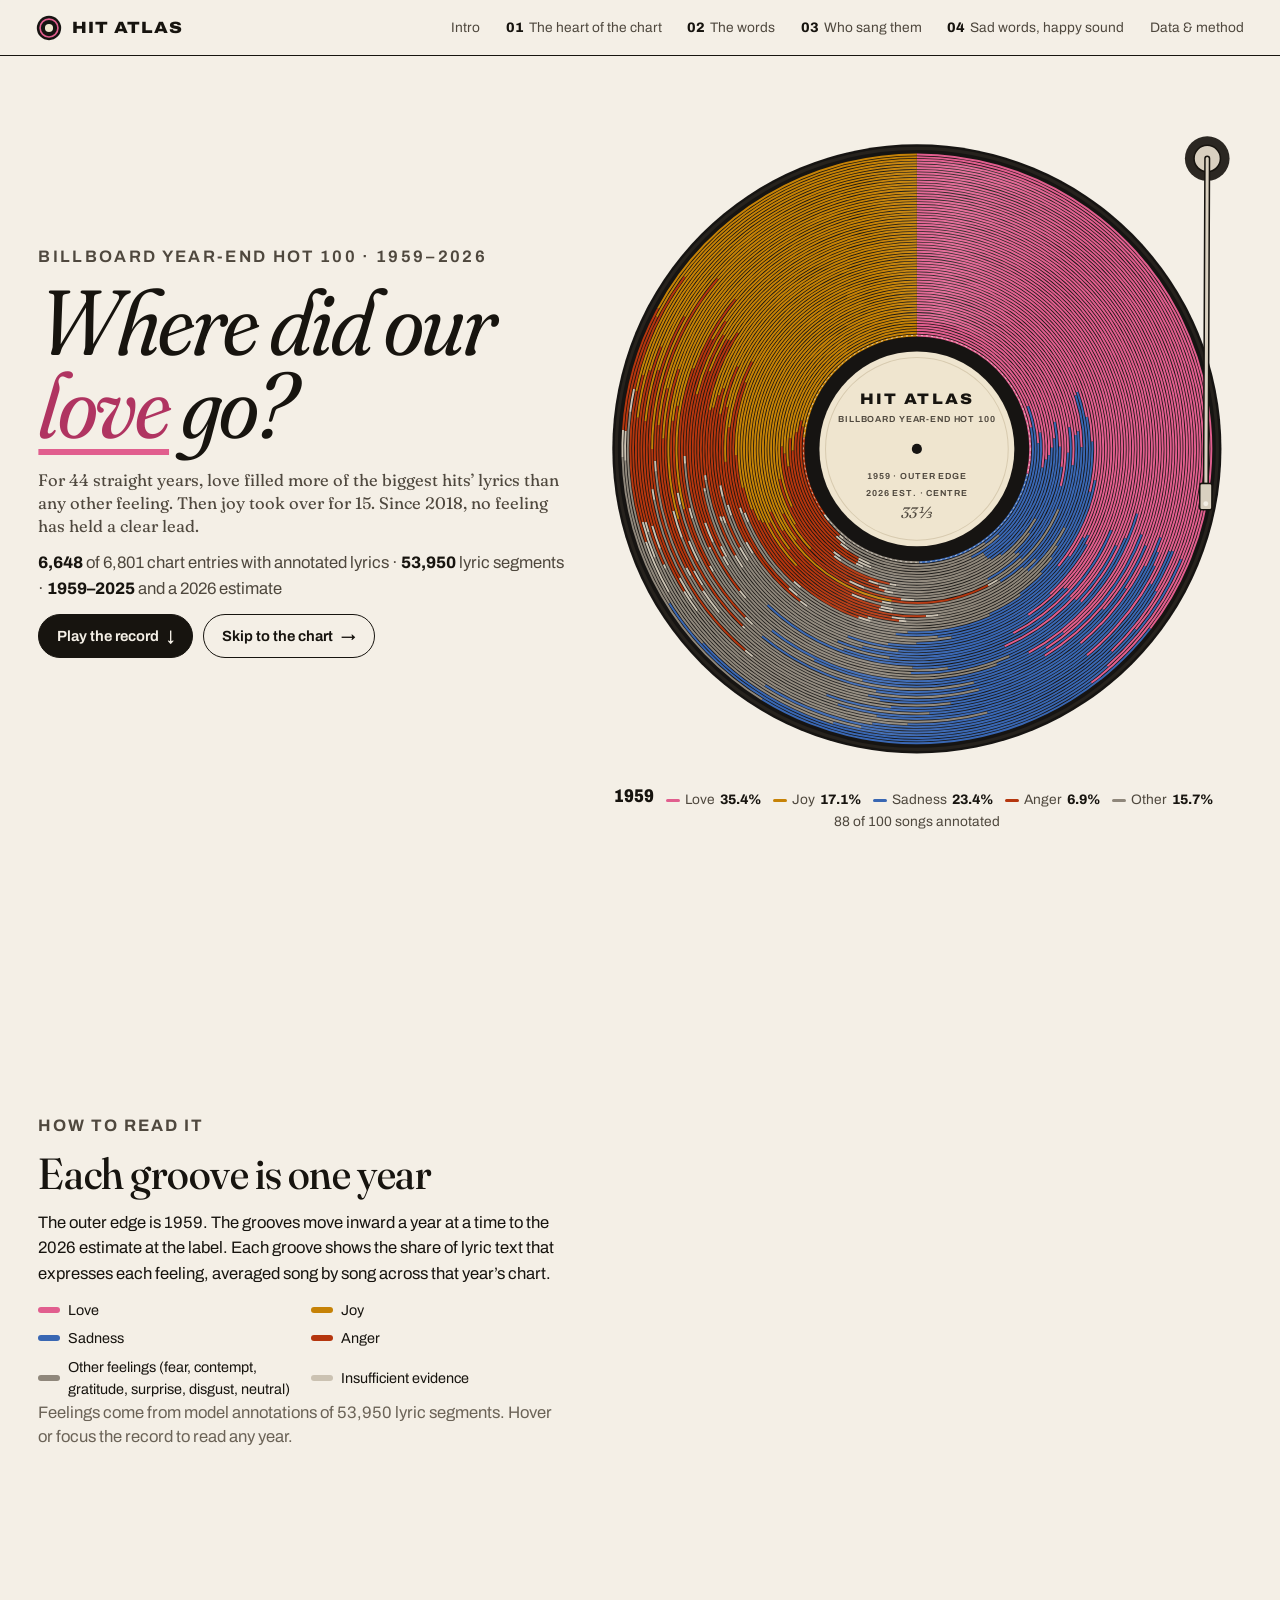
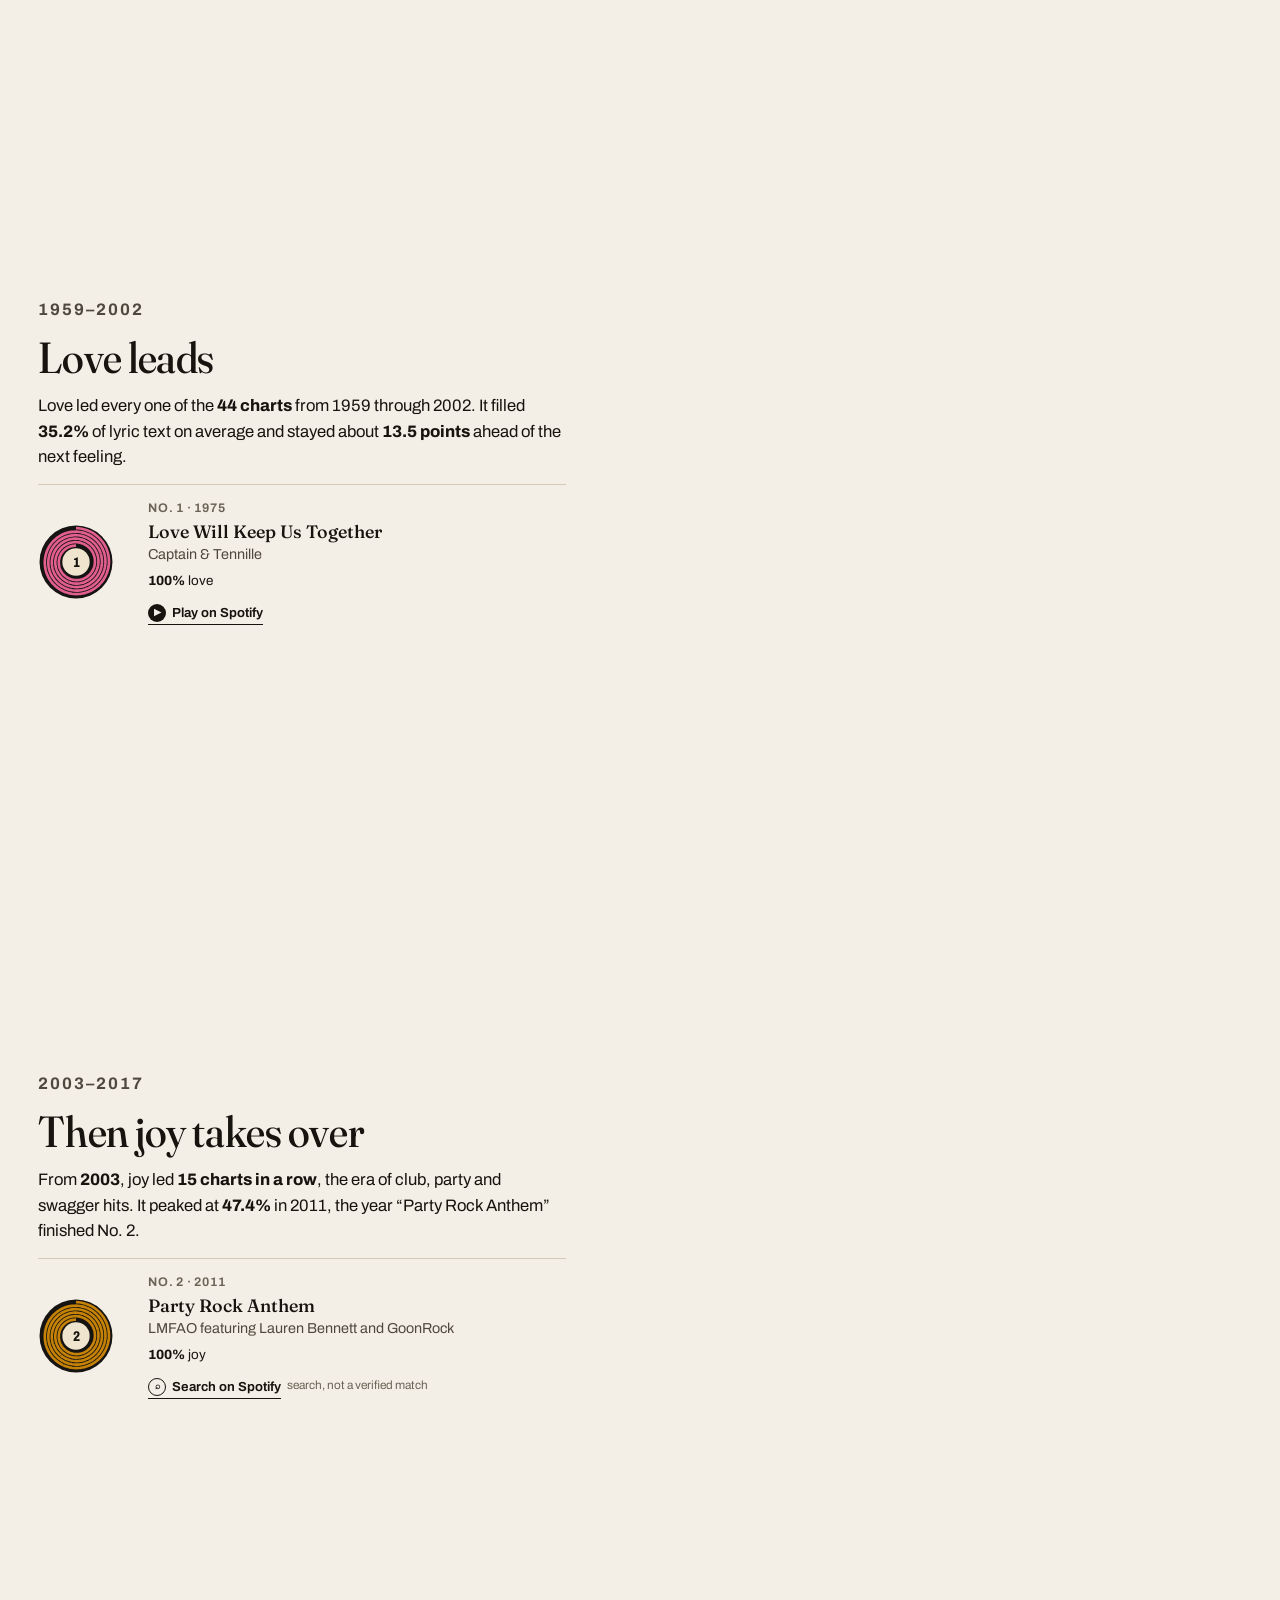
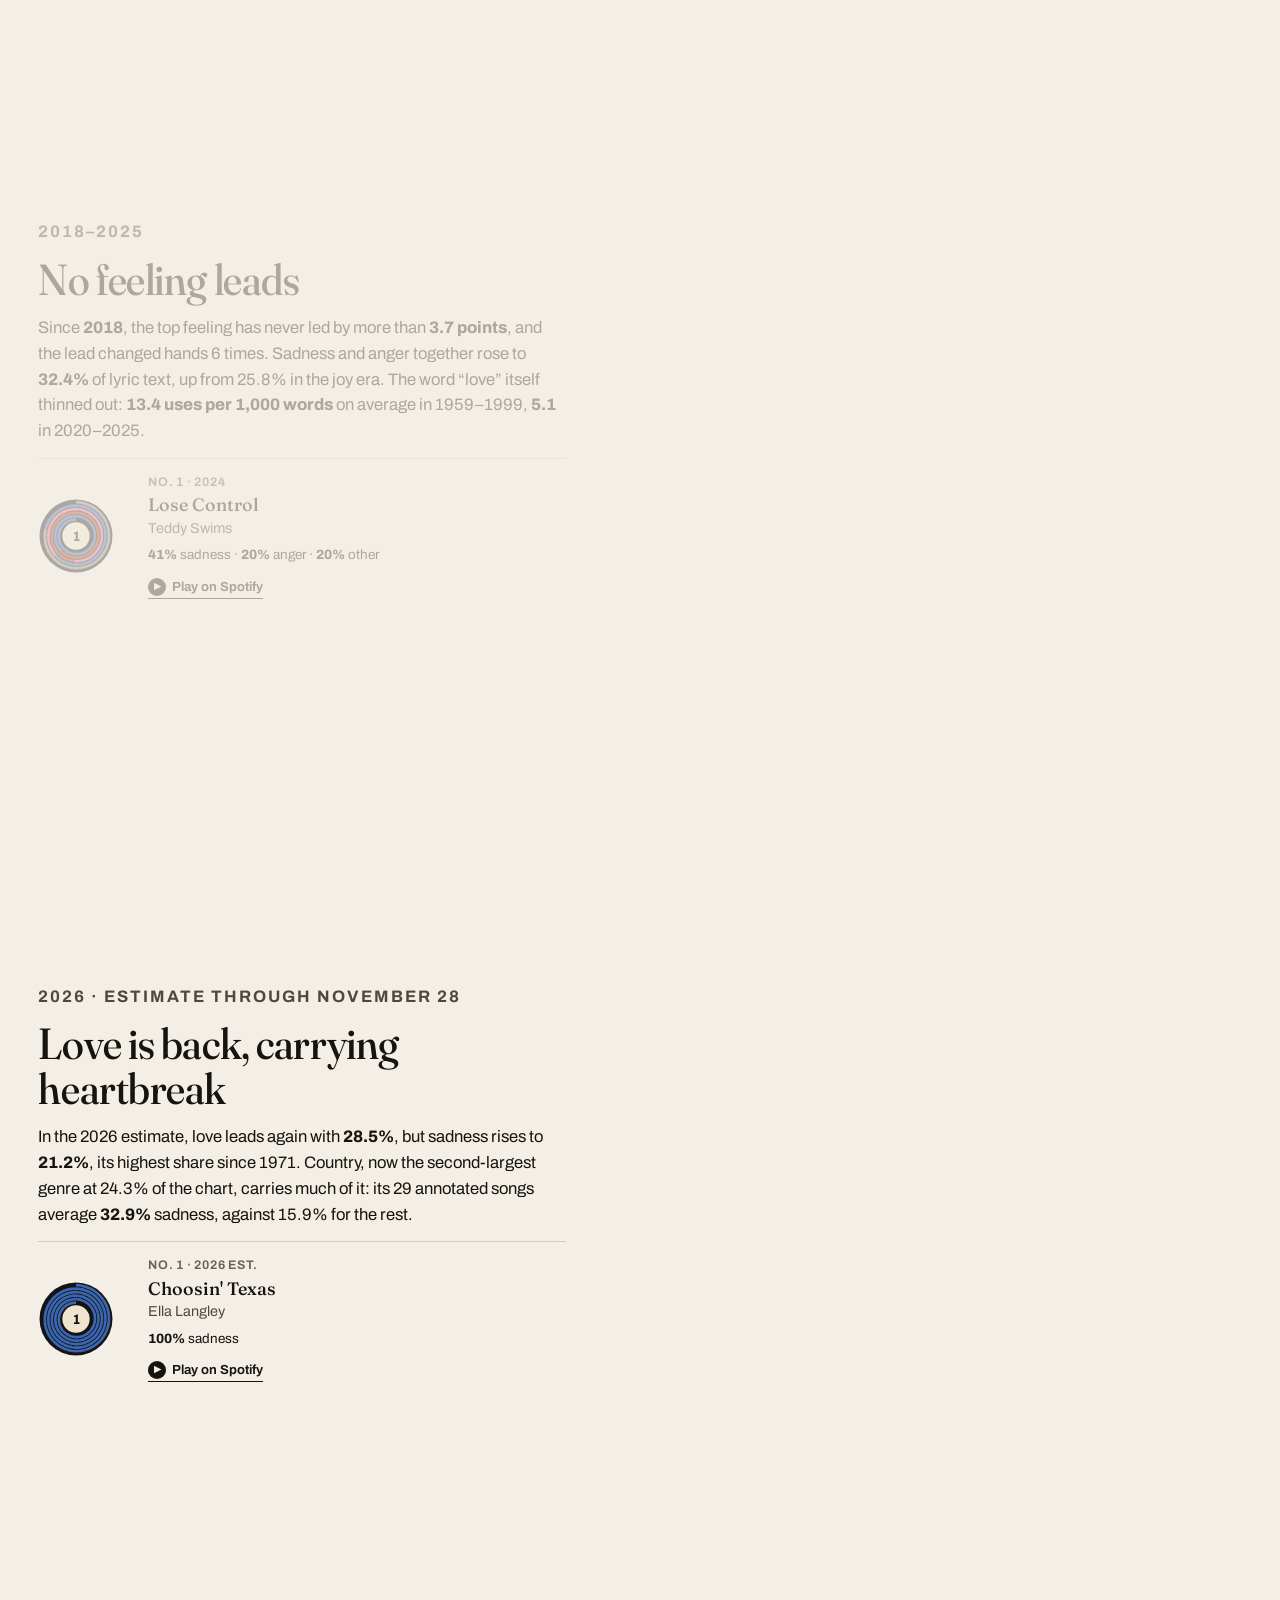
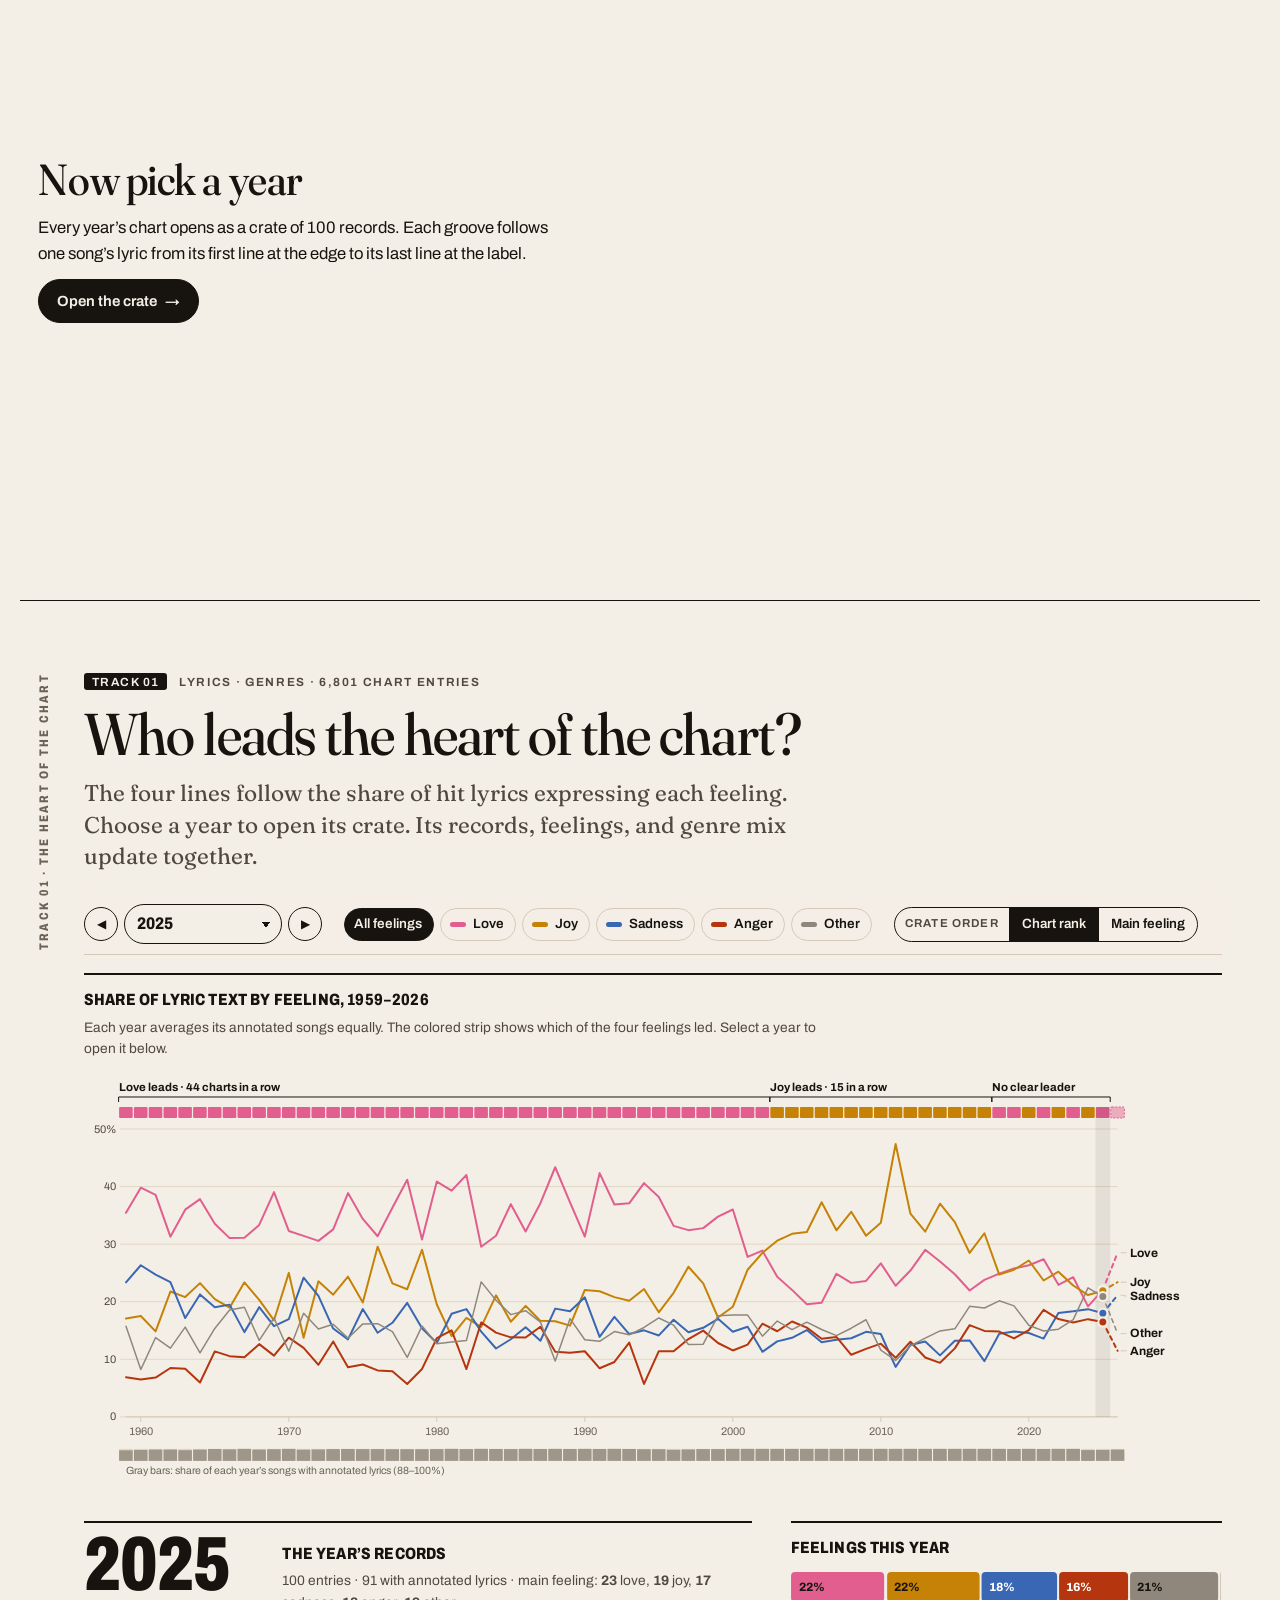
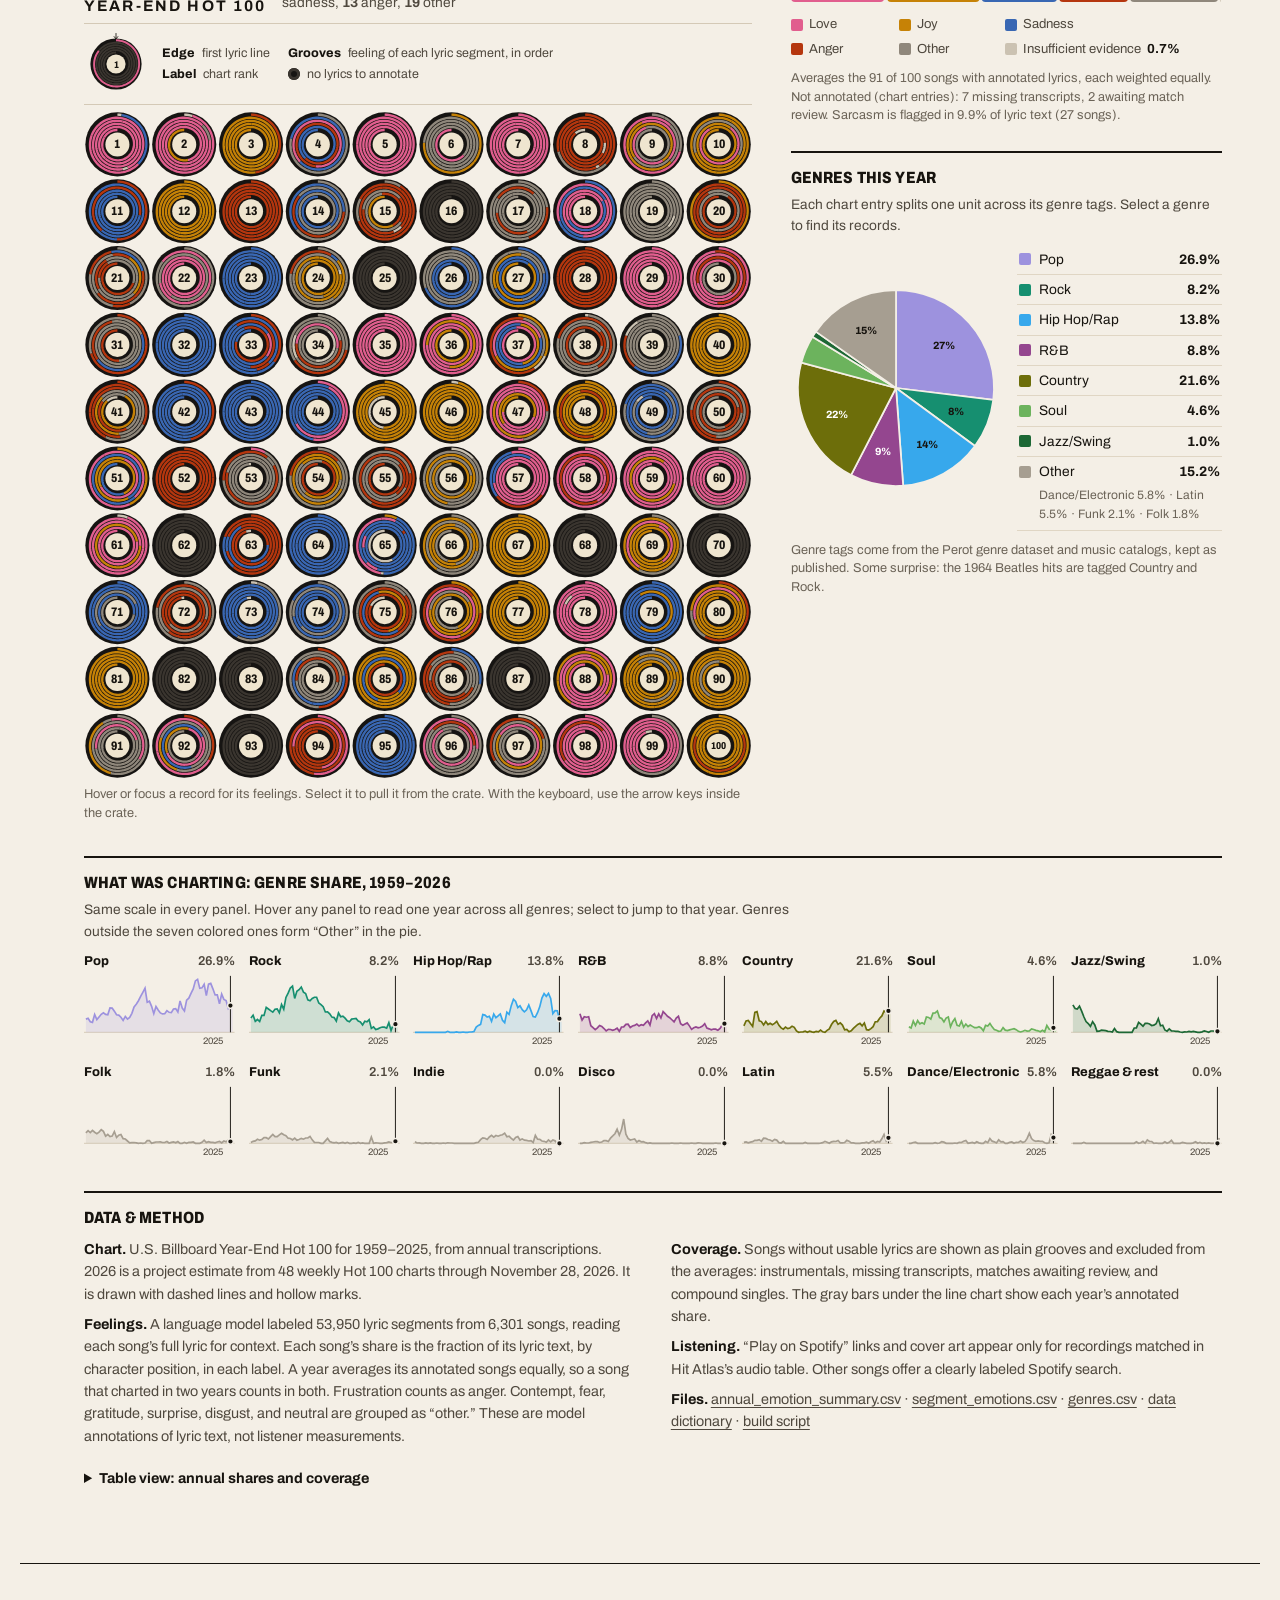
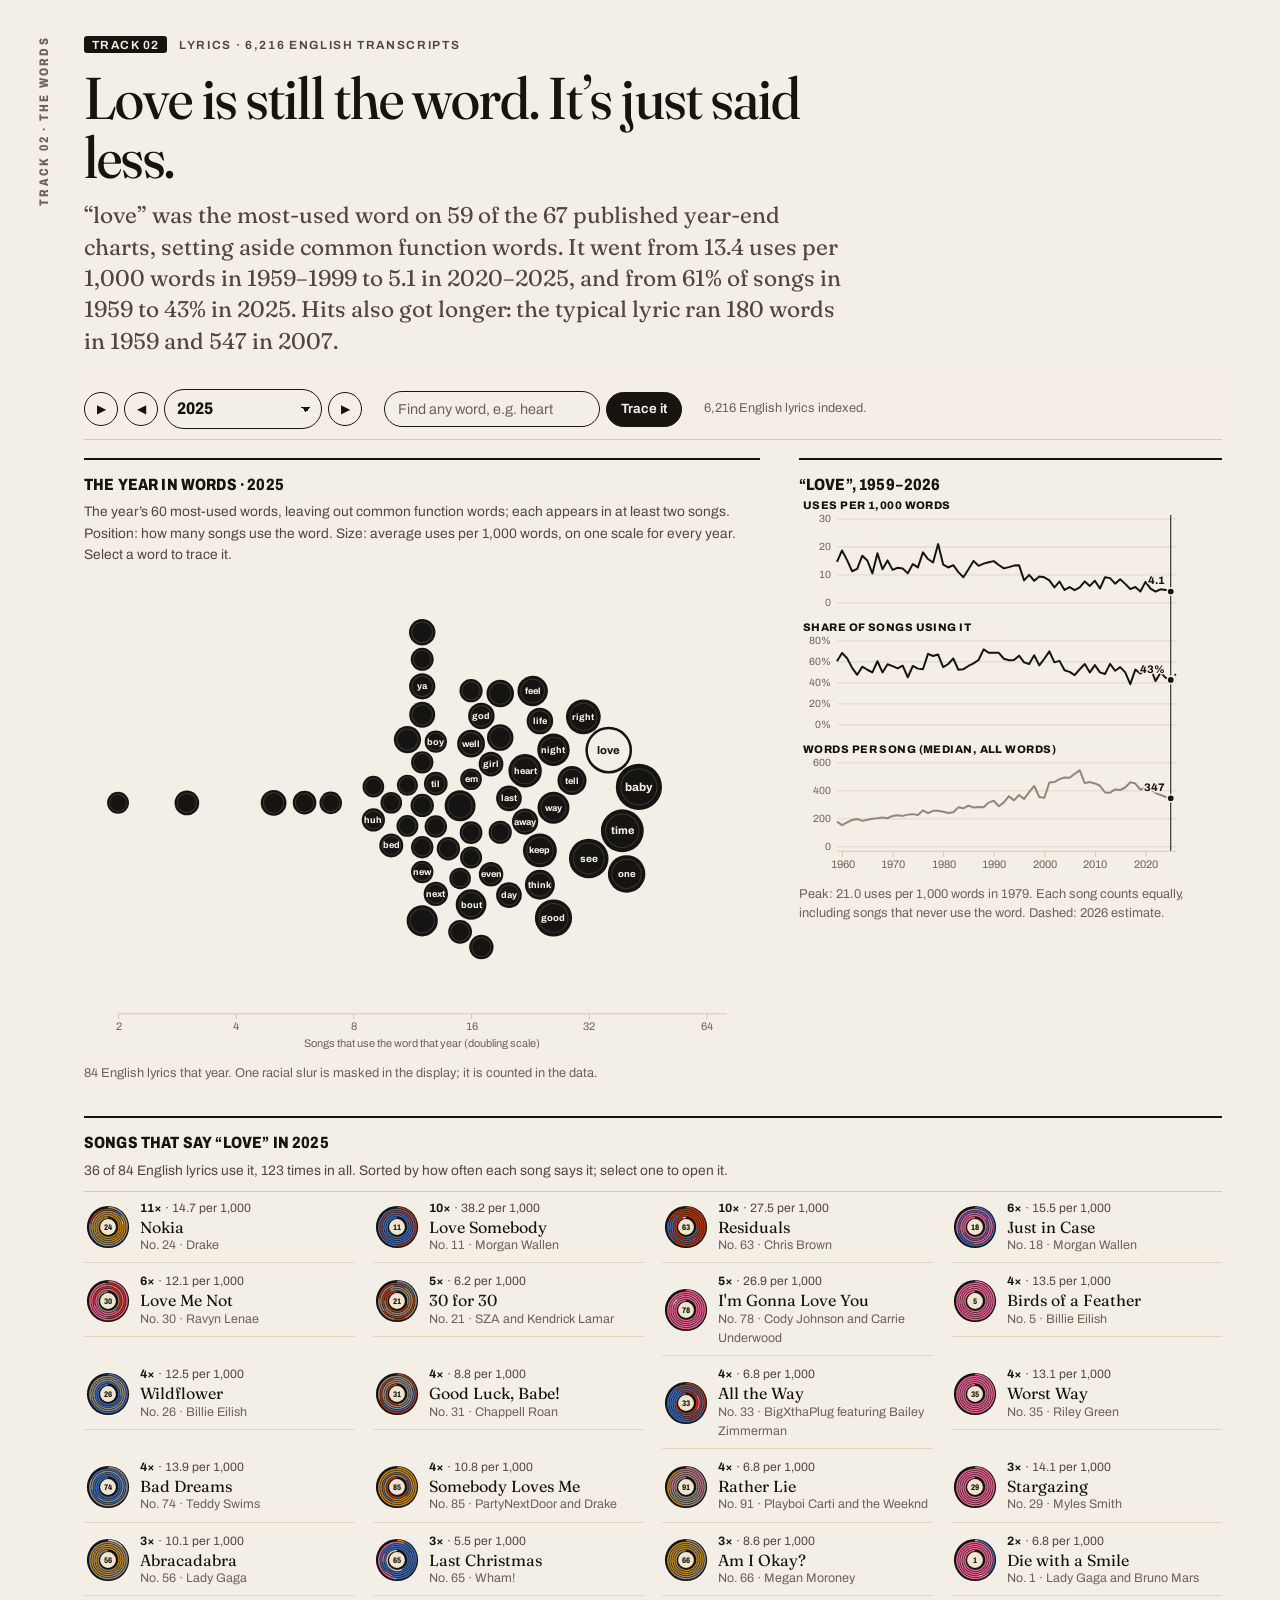
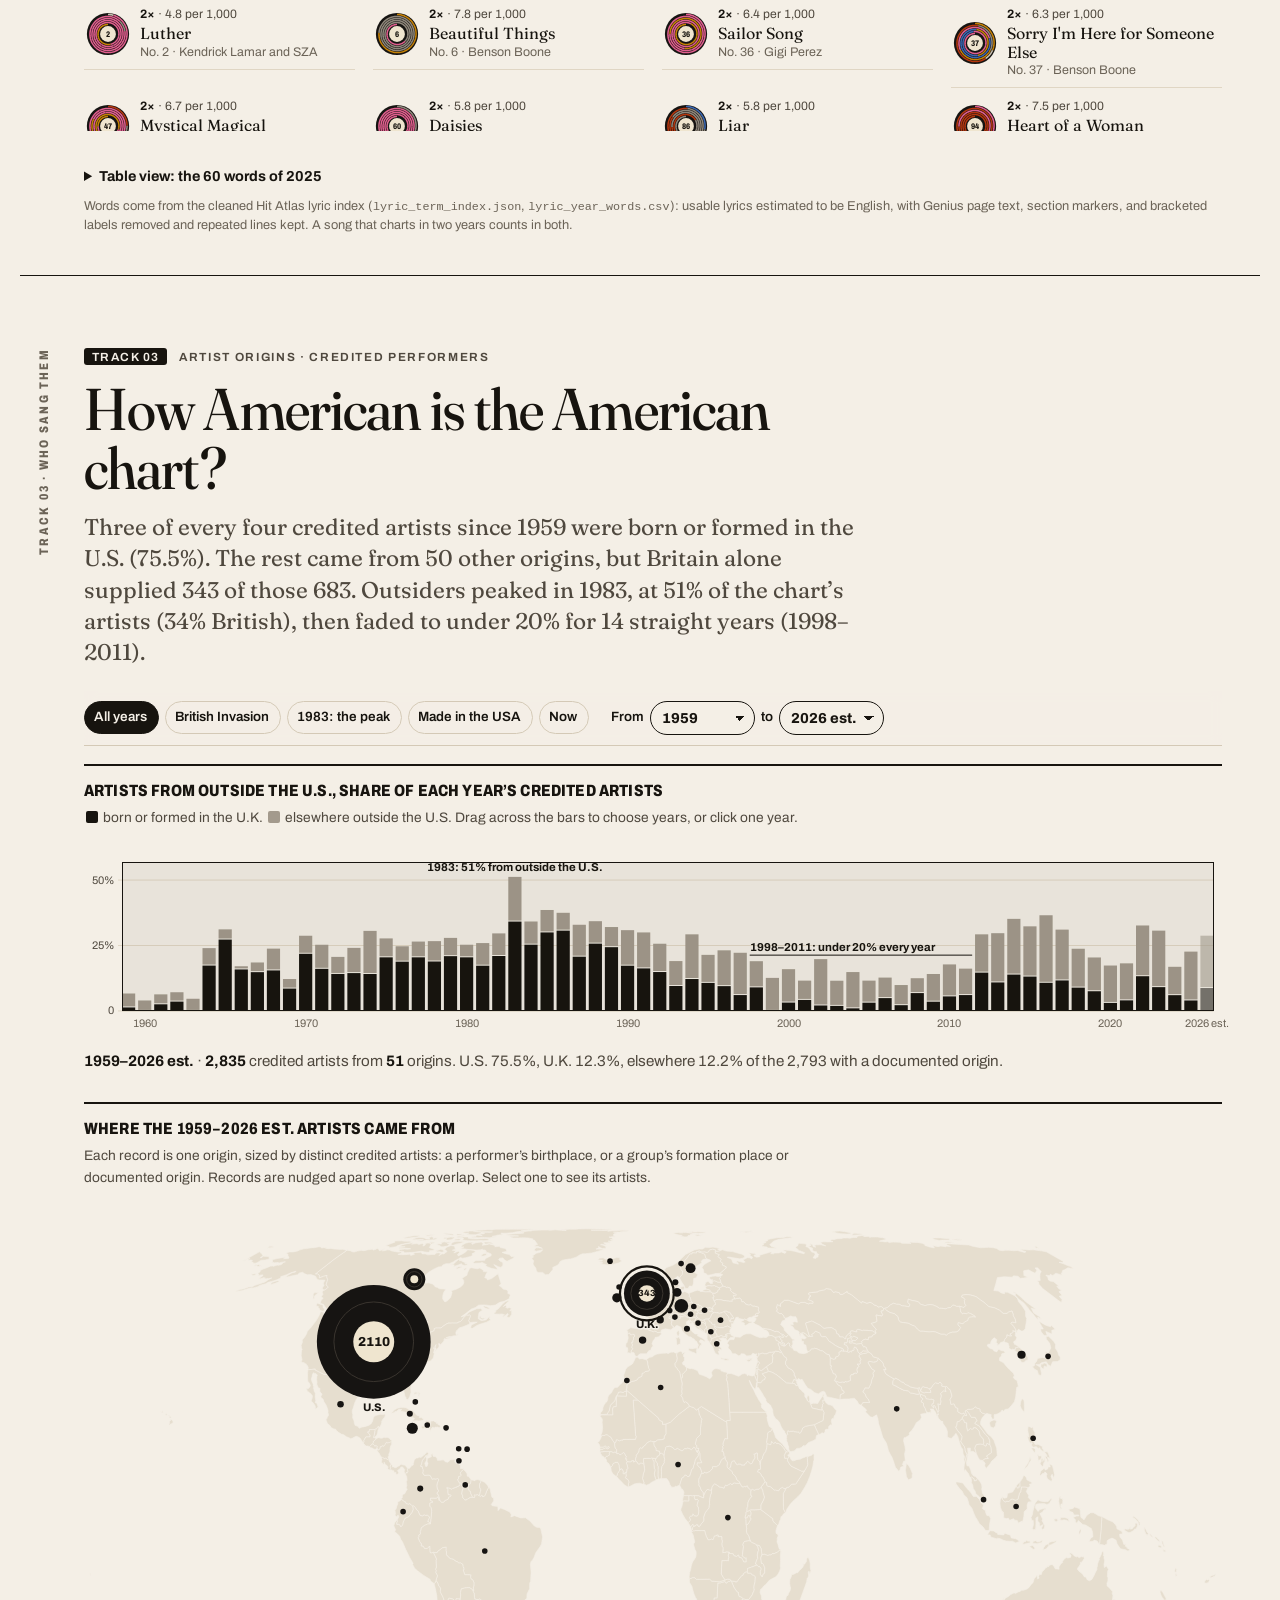
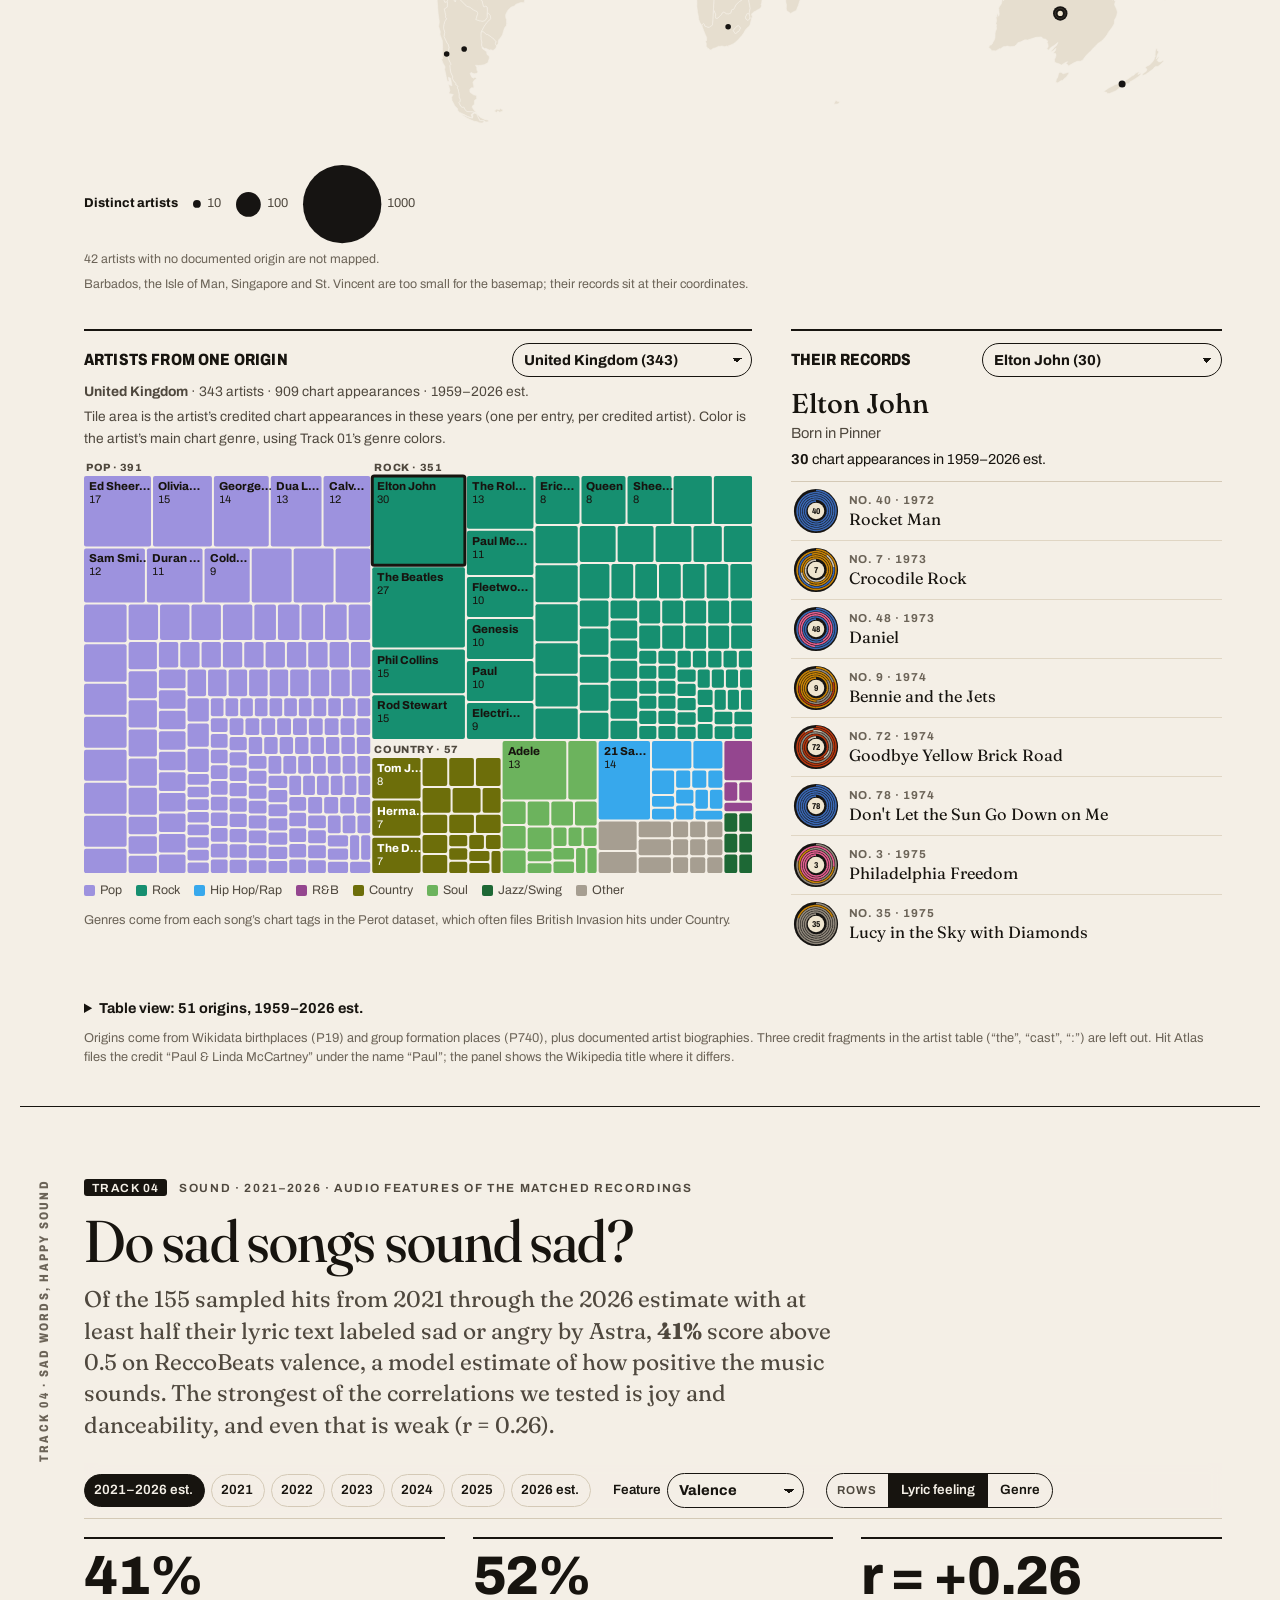
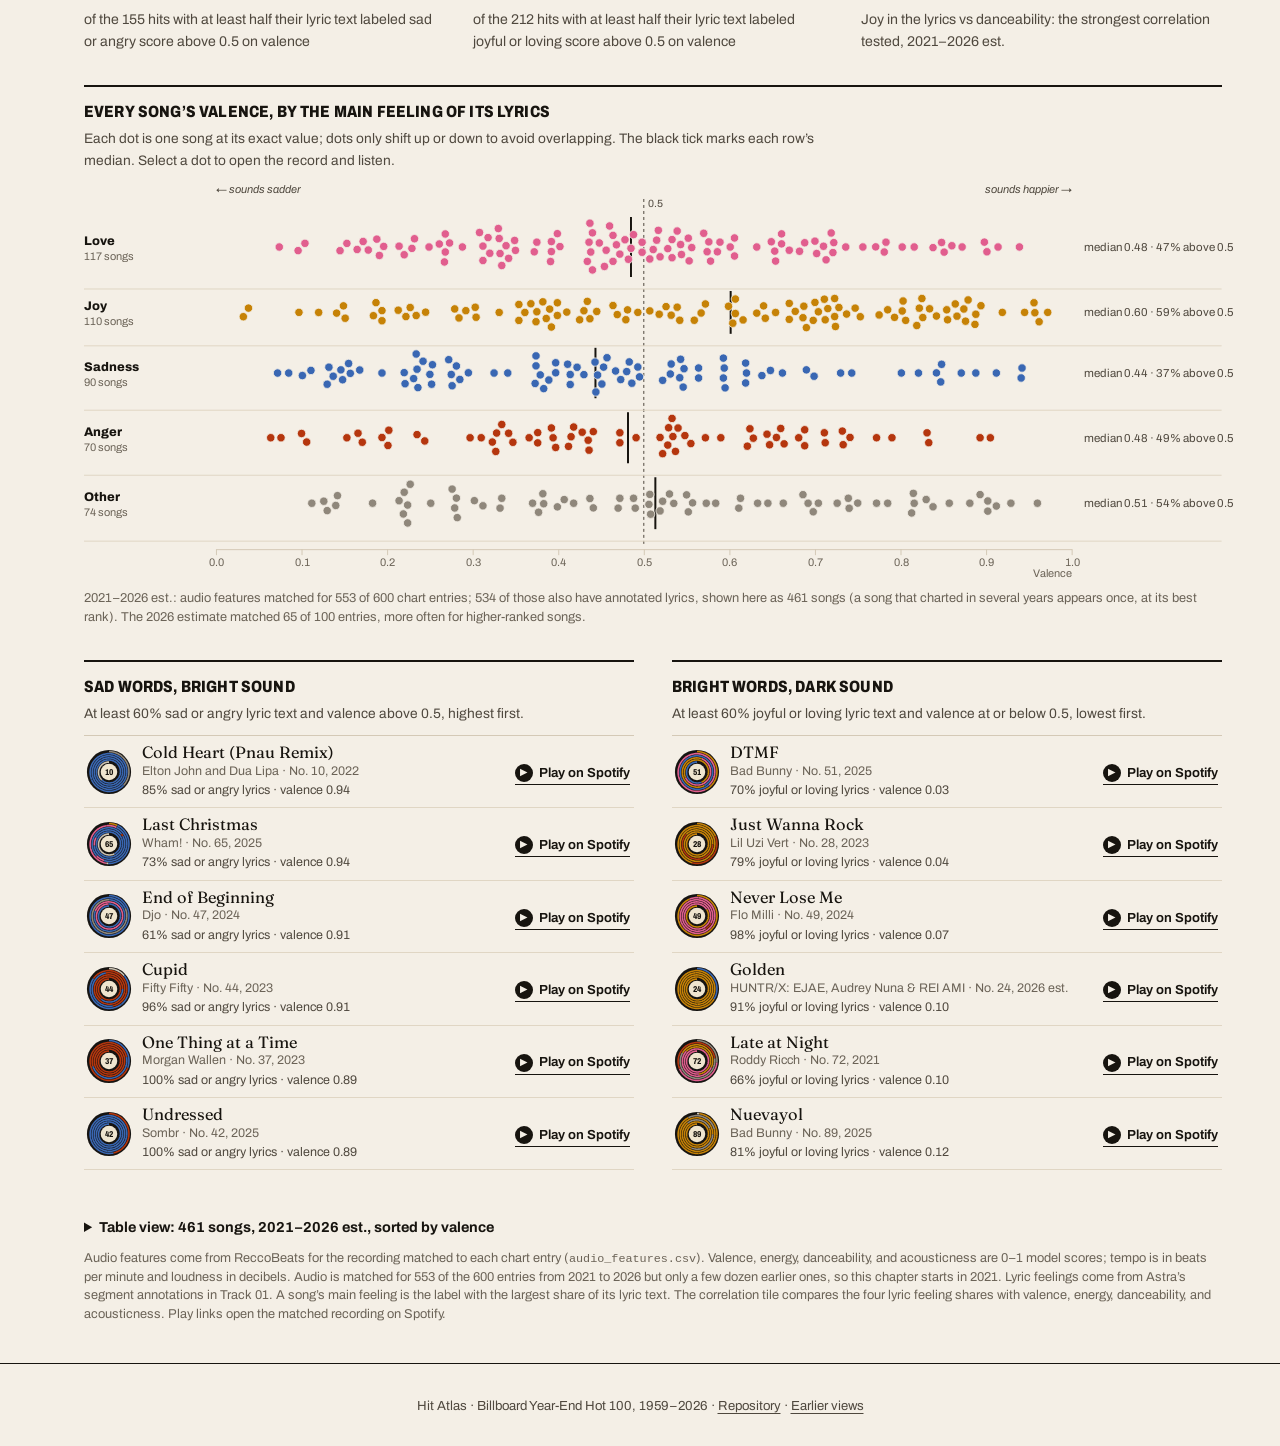
==== commit 57d34fba: "Link directly to the charts featured in the README" ====
--- a/atlas/index.html
+++ b/atlas/index.html
@@ -150,7 +150,7 @@
       </div>
     </figure>
 
-    <div class="year-detail">
+    <div class="year-detail" id="chart-crate">
       <section class="panel panel-crate" aria-labelledby="crate-title">
         <header class="crate-head">
           <div class="big-year" id="big-year" aria-hidden="true"></div>
@@ -245,7 +245,7 @@
       <span id="w-status" class="w-status" role="status" aria-live="polite"></span>
     </div>
 
-    <div class="words-grid">
+    <div class="words-grid" id="word-explorer">
       <figure class="panel panel-bubbles">
         <figcaption class="panel-head">
           <h3 id="bubble-title">The year in words</h3>
@@ -305,7 +305,7 @@
     </figure>
     <p class="origin-summary" id="origin-summary" aria-live="polite"></p>
 
-    <figure class="panel panel-map">
+    <figure class="panel panel-map" id="artist-map">
       <figcaption class="panel-head">
         <h3 id="map-title">Where the artists came from</h3>
         <p class="panel-sub">Each record is one origin, sized by distinct credited artists: a performer’s birthplace, or a group’s formation place or documented origin. Records are nudged apart so none overlap. Select one to see its artists.</p>
--- a/atlas/atlas.css
+++ b/atlas/atlas.css
@@ -266,7 +266,7 @@
 @media (max-width: 720px) { .side { grid-template-columns: minmax(0, 1fr); } }
 .crate-head { display: flex; align-items: flex-end; gap: 16px; margin-bottom: 8px; }
 .big-year { font-weight: 850; font-stretch: 72%; font-size: clamp(3.4rem, 6vw, 5.4rem); line-height: .78; letter-spacing: -.02em; font-variant-numeric: tabular-nums; }
-.big-year small { display: block; font-size: .2em; letter-spacing: .14em; text-transform: uppercase; font-weight: 700; margin-top: 6px; font-stretch: 100%; }
+.big-year small { display: block; font-size: .2em; letter-spacing: .14em; text-transform: uppercase; font-weight: 700; margin-top: 6px; font-stretch: 100%; white-space: nowrap; }
 .crate-legend { display: flex; align-items: center; gap: 14px; margin: 10px 0 6px; padding: 8px 0; border-top: 1px solid var(--rule); border-bottom: 1px solid var(--rule); }
 .legend-record { width: 64px; height: 64px; flex: none; overflow: visible; }
 .crate-legend ul { list-style: none; padding: 0; margin: 0; display: grid; grid-template-columns: repeat(2, minmax(0, auto)); gap: 2px 18px; font-size: .78rem; color: var(--ink-2); }
